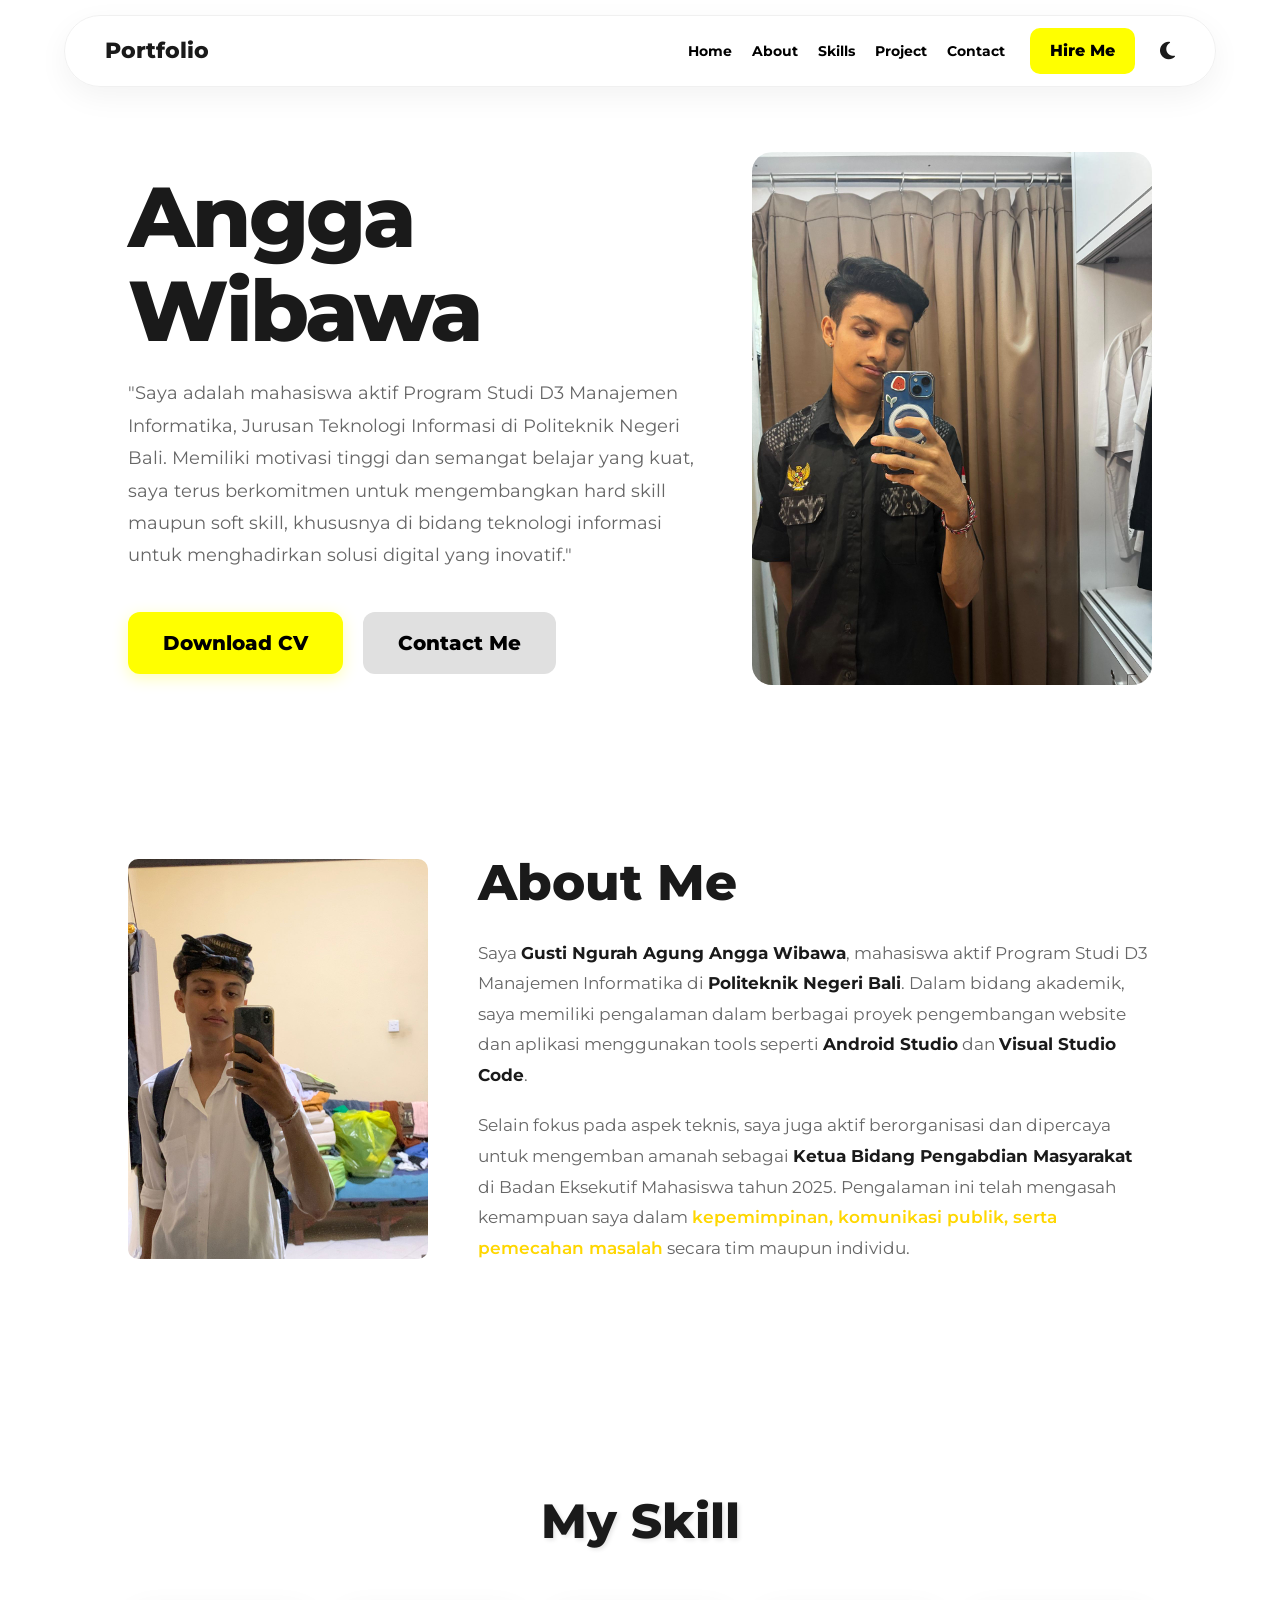
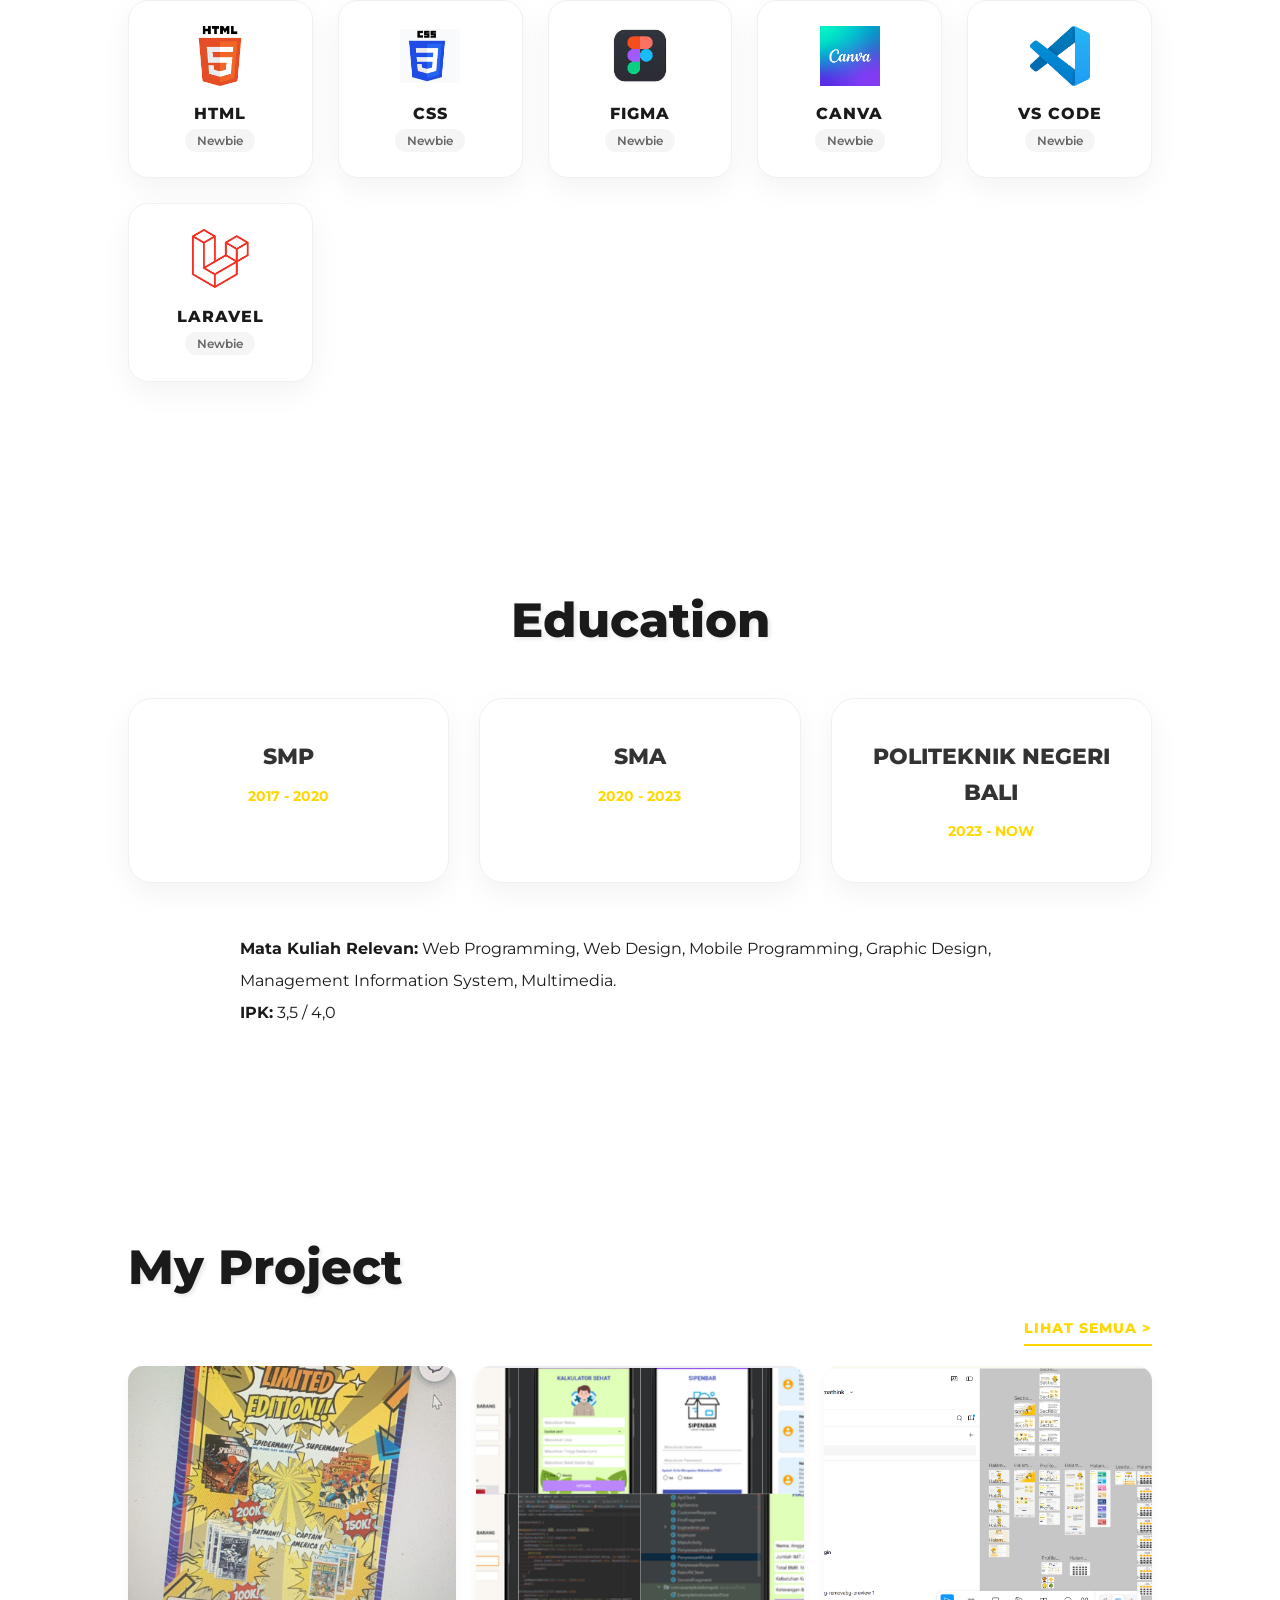
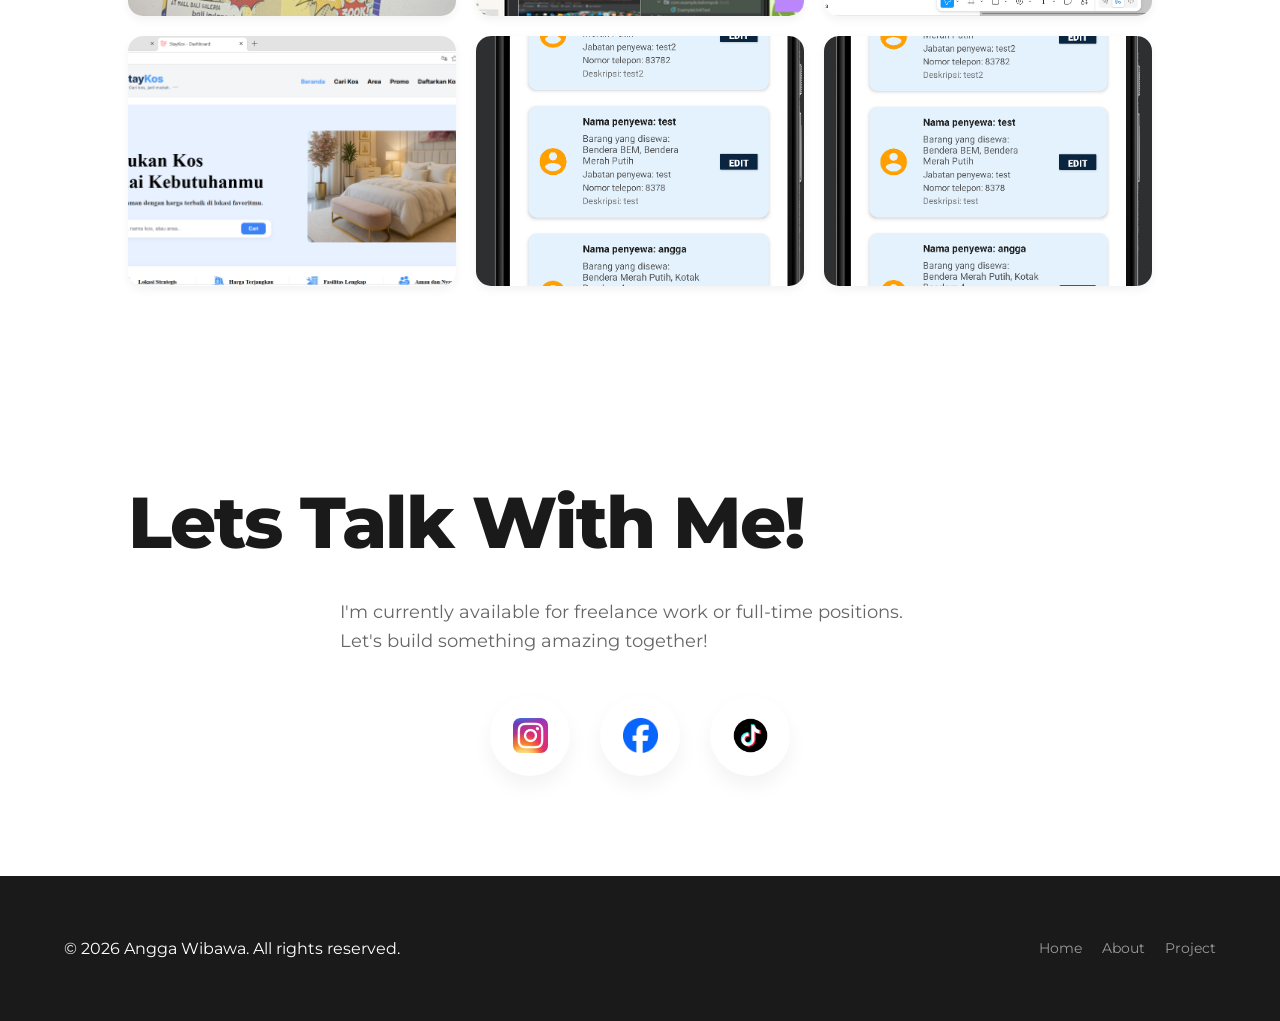
==== index.html @ 88d81c8a "portfolioangga" ====
<!DOCTYPE html>
<html lang="id">

<head>
    <meta charset="UTF-8">
    <meta name="viewport" content="width=device-width, initial-scale=1.0">
    <title>Portfolio Angga Wibawa</title>
    <link rel="stylesheet" href="style.css">
    <link href="https://fonts.googleapis.com/css2?family=Montserrat:wght@400;700;800&display=swap" rel="stylesheet">
    <link rel="stylesheet" href="https://cdnjs.cloudflare.com/ajax/libs/font-awesome/6.4.2/css/all.min.css">
</head>

<body>

    <header>
        <nav class="navbar">
            <div class="logo">Portfolio</div>
            <ul class="nav-links" id="nav-links">
                <li><a href="#home">Home</a></li>
                <li><a href="#about">About</a></li>
                <li><a href="#skills">Skills</a></li>
                <li><a href="#project">Project</a></li>
                <li><a href="https://wa.me/081339307425">Contact</a></li>
            </ul>
            <a href="mailto:gustingurahagung34@gmail.com" class="btn-hire">Hire Me</a>
            <div class="theme-toggle" id="theme-toggle">
                <i class="fas fa-moon"></i>
            </div>
            <div class="menu-icon" id="menu-toggle">
                <i class="fas fa-bars"></i>
            </div>
        </nav>
    </header>

    <section id="home" class="section-container hero-section">
        <div class="hero-content">
            <div class="hero-text">
                <h1>Angga Wibawa</h1>
                <p>"Saya adalah mahasiswa aktif Program Studi D3 Manajemen Informatika, Jurusan Teknologi Informasi di
                    Politeknik Negeri Bali. Memiliki motivasi tinggi dan semangat belajar yang kuat, saya terus
                    berkomitmen untuk mengembangkan hard skill maupun soft skill, khususnya di bidang teknologi
                    informasi untuk menghadirkan solusi digital yang inovatif."</p>
                <div class="hero-buttons">
                    <a href="CV_Angga_Wibawa.pdf" download="CV_Angga_Wibawa" class="btn-yellow">Download CV</a>
                    <a href="https://wa.me/081339307425" class="btn-contact">Contact Me</a>
                </div>
            </div>
            <div class="hero-image">
                <img src="foto-angga.jpeg" alt="Angga Wibawa">
            </div>
        </div>
    </section>

    <section id="about" class="section-container">
        <div class="about-content">
            <div class="about-image">
                <img src="foto-about.jpeg" alt="Angga Wibawa">
            </div>
            <div class="about-text">
                <h2>About Me</h2>
                <p>Saya <strong>Gusti Ngurah Agung Angga Wibawa</strong>, mahasiswa aktif Program Studi D3 Manajemen
                    Informatika di <strong>Politeknik Negeri Bali</strong>. Dalam bidang akademik, saya memiliki
                    pengalaman dalam berbagai proyek pengembangan website dan aplikasi menggunakan tools seperti
                    <strong>Android Studio</strong> dan <strong>Visual Studio Code</strong>.
                </p>
                <p>Selain fokus pada aspek teknis, saya juga aktif berorganisasi dan dipercaya untuk mengemban amanah
                    sebagai <strong>Ketua Bidang Pengabdian Masyarakat</strong> di Badan Eksekutif Mahasiswa tahun 2025.
                    Pengalaman ini telah mengasah kemampuan saya dalam <em>kepemimpinan, komunikasi publik, serta
                        pemecahan masalah</em> secara tim maupun individu.</p>
            </div>
        </div>
    </section>

    <section id="skills" class="section-container bg-light">
        <h2 class="section-title">My Skill</h2>
        <div class="skills-grid">
            <div class="skill-card"><img src="html-logo.png" alt="HTML">
                <div>
                    <h4>HTML</h4><span>Newbie</span>
                </div>
            </div>
            <div class="skill-card"><img src="css-logo.jpeg" alt="CSS">
                <div>
                    <h4>CSS</h4><span>Newbie</span>
                </div>
            </div>
            <div class="skill-card"><img src="figma-logo.jpeg" alt="Figma">
                <div>
                    <h4>FIGMA</h4><span>Newbie</span>
                </div>
            </div>
            <div class="skill-card"><img src="canva-logo.jpeg" alt="Canva">
                <div>
                    <h4>CANVA</h4><span>Newbie</span>
                </div>
            </div>
            <div class="skill-card"><img src="vscode-logo.jpeg" alt="VS Code">
                <div>
                    <h4>VS CODE</h4><span>Newbie</span>
                </div>
            </div>
            <div class="skill-card"><img src="laravel-logo.jpg" alt="Laravel">
                <div>
                    <h4>LARAVEL</h4><span>Newbie</span>
                </div>
            </div>
        </div>
    </section>

    <section class="section-container">
        <h2 class="section-title">Education</h2>
        <div class="education-row">
            <div class="edu-card">
                <h4>SMP</h4>
                <p>2017 - 2020</p>
            </div>
            <div class="edu-card">
                <h4>SMA</h4>
                <p>2020 - 2023</p>
            </div>
            <div class="edu-card">
                <h4>POLITEKNIK NEGERI BALI</h4>
                <p>2023 - NOW</p>
            </div>
        </div>
        <div class="edu-info">
            <p><strong>Mata Kuliah Relevan:</strong> Web Programming, Web Design, Mobile Programming, Graphic Design,
                Management Information System, Multimedia.</p>
            <p><strong>IPK:</strong> 3,5 / 4,0</p>
        </div>
    </section>

    <section id="project" class="section-container bg-light">
        <div class="project-header">
            <h2 class="section-title">My Project</h2>
            <a href="#" class="see-all">Lihat Semua ></a>
        </div>
        <div class="projects-grid">
            <div class="project-item"><img src="p1.jpeg" alt="Project 1"></div>
            <div class="project-item"><img src="p2.png" alt="Project 2"></div>
            <div class="project-item"><img src="p3.png" alt="Project 3"></div>
            <div class="project-item"><img src="p4.png" alt="Project 4"></div>
            <div class="project-item"><img src="p5.png" alt="Project 5"></div>
            <div class="project-item"><img src="p6.png" alt="Project 6"></div>
        </div>
    </section>

    <section id="contact" class="section-container contact-section">
        <h2>Lets Talk With Me!</h2>
        <p class="contact-subtitle">I'm currently available for freelance work or full-time positions. Let's build
            something amazing together!</p>
        <div class="social-icons">
            <a href="https://www.instagram.com/gusti.ngurahangga_/" title="Instagram"><img src="instagram.jpeg"
                    alt="Instagram"></a>
            <a href="#" title="Facebook"><img src="facebook.png" alt="Facebook"></a>
            <a href="https://www.tiktok.com/@gusti_ngurahagung?_r=1&_t=ZS-96AMFl5dxsT" title="Tiktok"><img
                    src="tiktok.png" alt="Tiktok"></a>
        </div>
    </section>

    <footer>
        <div class="footer-content">
            <p>&copy; 2026 Angga Wibawa. All rights reserved.</p>
            <div class="footer-links">
                <a href="#home">Home</a>
                <a href="#about">About</a>
                <a href="#project">Project</a>
            </div>
        </div>
    </footer>

    <script>
        const menuToggle = document.getElementById('menu-toggle');
        const navLinks = document.getElementById('nav-links');

        menuToggle.addEventListener('click', () => {
            navLinks.classList.toggle('active');
            // Ganti ikon bars ke times (X) saat terbuka
            const icon = menuToggle.querySelector('i');
            if (navLinks.classList.contains('active')) {
                icon.classList.replace('fa-bars', 'fa-times');
            } else {
                icon.classList.replace('fa-times', 'fa-bars');
            }
        });

        // Tutup menu saat link diklik (untuk mobile)
        document.querySelectorAll('.nav-links a').forEach(link => {
            link.addEventListener('click', () => {
                navLinks.classList.remove('active');
                menuToggle.querySelector('i').classList.replace('fa-times', 'fa-bars');
            });
        });

        // Dark Mode Toggle Logic
        const themeToggle = document.getElementById('theme-toggle');
        const body = document.body;
        const themeIcon = themeToggle.querySelector('i');

        // Cek preference tersimpan
        if (localStorage.getItem('theme') === 'dark') {
            body.classList.add('dark-mode');
            themeIcon.classList.replace('fa-moon', 'fa-sun');
        }

        themeToggle.addEventListener('click', () => {
            body.classList.toggle('dark-mode');

            if (body.classList.contains('dark-mode')) {
                themeIcon.classList.replace('fa-moon', 'fa-sun');
                localStorage.setItem('theme', 'dark');
            } else {
                themeIcon.classList.replace('fa-sun', 'fa-moon');
                localStorage.setItem('theme', 'light');
            }
        });
    </script>
</body>

</html>
---- style.css ----
:root {
    --primary-color: #FFD700;
    --secondary-color: #333;
    --bg-color: #ffffff;
    --card-bg: #ffffff;
    --text-main: #1a1a1a;
    --text-muted: #666;
    --accent-gradient: linear-gradient(135deg, #FFD700 0%, #FFA500 100%);
    --nav-bg: rgba(255, 255, 255, 0.8);
    --border-color: #f0f0f0;
    --shadow: 0 10px 30px rgba(0, 0, 0, 0.05);
}

body.dark-mode {
    --bg-color: #0f172a; /* Deep blue-black */
    --card-bg: #1e293b;
    --text-main: #f8fafc;
    --text-muted: #94a3b8;
    --nav-bg: rgba(15, 23, 42, 0.8);
    --border-color: #334155;
    --shadow: 0 10px 30px rgba(0, 0, 0, 0.3);
}

* {
    margin: 0;
    padding: 0;
    box-sizing: border-box;
    font-family: 'Montserrat', sans-serif;
    transition: background-color 0.3s ease, color 0.3s ease, border-color 0.3s ease, box-shadow 0.3s ease;
}

html {
    scroll-behavior: smooth;
}

body {
    background: var(--bg-color);
    color: var(--text-main);
    line-height: 1.6;
    overflow-x: hidden;
}

body.dark-mode {
    background: radial-gradient(circle at top right, #1e293b, #0f172a);
}

@keyframes fadeInUp {
    from {
        opacity: 0;
        transform: translateY(30px);
    }
    to {
        opacity: 1;
        transform: translateY(0);
    }
}

/* Navigasi */
header {
    padding: 15px 5%;
    position: sticky;
    top: 0;
    z-index: 1000;
    transition: all 0.3s ease;
}

.navbar {
    background: var(--nav-bg);
    backdrop-filter: blur(15px);
    display: flex;
    justify-content: flex-start;
    align-items: center;
    gap: 25px;
    padding: 12px 40px;
    border-radius: 100px;
    border: 1px solid var(--border-color);
    box-shadow: var(--shadow);
}

.logo {
    font-size: 22px;
    font-weight: 800;
    margin-right: auto;
}

.nav-links {
    display: flex;
    list-style: none;
    gap: 20px;
}

.nav-links a {
    text-decoration: none;
    color: #000;
    font-weight: 700;
    font-size: 14px;
}

.nav-links a:hover {
    color: #FFD700;
}

.btn-hire {
    background: #FFFF00;
    padding: 10px 20px;
    border-radius: 10px;
    text-decoration: none;
    font-weight: 800;
    color: #000;
}

.menu-icon {
    display: none;
    font-size: 28px;
    cursor: pointer;
    color: #1a1a1a;
    z-index: 1001;
    transition: 0.3s;
}

.theme-toggle {
    font-size: 20px;
    cursor: pointer;
    color: var(--text-main);
    transition: 0.3s;
}

.theme-toggle:hover {
    color: var(--primary-color);
    transform: rotate(20deg);
}

/* Container & Typography */
.section-container {
    padding: 100px 10%;
    animation: fadeInUp 1s ease both;
}

.bg-light {
    background-color: var(--bg-color);
    opacity: 0.95;
}

.section-title {
    font-size: 48px;
    font-weight: 800;
    text-align: center;
    margin-bottom: 40px;
    text-shadow: 2px 2px 4px rgba(0, 0, 0, 0.1);
}

/* Hero Section */
.hero-section {
    padding-top: 50px;
    padding-bottom: 50px;
}

.hero-content {
    display: flex;
    align-items: center;
    justify-content: space-between;
    gap: 40px;
}

.hero-text {
    flex: 1;
}

.hero-text h1 {
    font-size: 85px;
    font-weight: 800;
    line-height: 1.1;
    margin-bottom: 20px;
    letter-spacing: -3px;
    color: var(--text-main);
    animation: fadeInUp 1s ease 0.2s both;
}

body.dark-mode .hero-text h1 {
    background: linear-gradient(to right, #fff, #94a3b8);
    -webkit-background-clip: text;
    -webkit-text-fill-color: transparent;
}

.hero-text p {
    font-size: 18px;
    line-height: 1.8;
    color: var(--text-muted);
    margin-bottom: 40px;
    max-width: 600px;
    animation: fadeInUp 1s ease 0.4s both;
}

.hero-buttons {
    display: flex;
    gap: 20px;
    animation: fadeInUp 1s ease 0.6s both;
}

.btn-yellow {
    background: #FFFF00;
    color: #000;
    padding: 15px 35px;
    border-radius: 12px;
    text-decoration: none;
    font-weight: 800;
    font-size: 20px;
    transition: 0.3s;
    box-shadow: 0 4px 15px rgba(255, 255, 0, 0.3);
}

.btn-cv:hover {
    transform: translateY(-3px);
    box-shadow: 0 6px 20px rgba(255, 255, 0, 0.4);
}

.btn-contact {
    background: #E0E0E0;
    color: #000;
    padding: 15px 35px;
    border-radius: 12px;
    text-decoration: none;
    font-weight: 800;
    font-size: 20px;
    transition: 0.3s;
}

.btn-contact:hover {
    background: #d0d0d0;
    transform: translateY(-3px);
}

.hero-image {
    flex: 0 0 400px;
}

.hero-image img {
    width: 100%;
    height: auto;
    border-radius: 20px;
    object-fit: cover;
}

/* About Section */
.about-content {
    display: flex;
    align-items: center;
    gap: 50px;
}

.about-image img {
    width: 300px;
    border-radius: 10px;
}

.about-text h2 {
    font-size: 50px;
    font-weight: 800;
    margin-bottom: 15px;
}

.about-text p {
    font-size: 17px;
    line-height: 1.8;
    color: var(--text-muted);
    margin-bottom: 20px;
}

.about-text p strong {
    color: var(--text-main);
    font-weight: 700;
}

.about-text p em {
    color: var(--primary-color);
    font-style: normal;
    font-weight: 600;
}

/* Skills Grid */
.skills-grid {
    display: grid;
    grid-template-columns: repeat(auto-fit, minmax(180px, 1fr));
    gap: 25px;
}

.skill-card {
    background: var(--card-bg);
    padding: 25px;
    border-radius: 20px;
    display: flex;
    flex-direction: column;
    align-items: center;
    gap: 15px;
    text-align: center;
    transition: all 0.4s cubic-bezier(0.175, 0.885, 0.32, 1.275);
    box-shadow: var(--shadow);
    border: 1px solid var(--border-color);
}

.skill-card:hover {
    transform: translateY(-10px);
    box-shadow: 0 20px 40px rgba(255, 215, 0, 0.15);
    border-color: var(--primary-color);
}

.skill-card img {
    width: 60px;
    height: 60px;
    object-fit: contain;
}

.skill-card h4 {
    font-weight: 800;
    font-size: 16px;
    text-transform: uppercase;
    letter-spacing: 1px;
}

.skill-card span {
    font-size: 12px;
    color: var(--text-muted);
    font-weight: 600;
    background: #f5f5f5;
    padding: 4px 12px;
    border-radius: 20px;
}

/* Education */
.education-row {
    display: flex;
    gap: 30px;
    justify-content: center;
    margin-bottom: 50px;
}

.edu-card {
    background: var(--card-bg);
    padding: 40px;
    border-radius: 24px;
    text-align: center;
    flex: 1;
    transition: 0.3s;
    border: 1px solid var(--border-color);
    box-shadow: var(--shadow);
}

.edu-card:hover {
    border-color: var(--primary-color);
    box-shadow: 0 15px 30px rgba(0,0,0,0.05);
}

.edu-card h4 {
    font-weight: 800;
    font-size: 22px;
    margin-bottom: 10px;
    color: var(--secondary-color);
}

.edu-card p {
    color: var(--primary-color);
    font-weight: 700;
    font-size: 14px;
}

.edu-info {
    text-align: left;
    max-width: 800px;
    margin: 0 auto;
    line-height: 2;
}

/* Projects */
.project-header {
    display: flex;
    justify-content: space-between;
    align-items: flex-end;
    margin-bottom: 20px;
}

.see-all {
    color: var(--primary-color);
    text-decoration: none;
    font-weight: 800;
    font-size: 14px;
    text-transform: uppercase;
    letter-spacing: 1px;
    padding-bottom: 5px;
    border-bottom: 2px solid var(--primary-color);
    transition: 0.3s;
}

.see-all:hover {
    padding-right: 10px;
    letter-spacing: 2px;
}

.projects-grid {
    display: grid;
    grid-template-columns: repeat(3, 1fr);
    gap: 20px;
}

.project-item {
    overflow: hidden;
    border-radius: 15px;
    box-shadow: 0 4px 10px rgba(0,0,0,0.05);
    transition: transform 0.3s ease, box-shadow 0.3s ease;
}

.project-item:hover {
    transform: translateY(-5px);
    box-shadow: 0 10px 20px rgba(0,0,0,0.1);
}

.project-item img {
    width: 100%;
    height: 250px; /* Menentukan tinggi tetap atau aspect ratio */
    object-fit: cover;
    display: block;
    transition: transform 0.3s ease;
}

.project-item:hover img {
    transform: scale(1.05);
}

.contact-section h2 {
    font-size: 72px;
    font-weight: 800;
    margin-bottom: 40px;
    line-height: 1;
    letter-spacing: -2px;
}

.social-icons {
    display: flex;
    justify-content: center;
    gap: 30px;
}

.social-icons a {
    display: flex;
    align-items: center;
    justify-content: center;
    width: 80px;
    height: 80px;
    background: #fff;
    border-radius: 50%;
    box-shadow: 0 10px 20px rgba(0,0,0,0.05);
    transition: 0.3s cubic-bezier(0.175, 0.885, 0.32, 1.275);
}

.social-icons a:hover {
    transform: scale(1.2) rotate(10deg);
    box-shadow: 0 15px 30px rgba(255, 215, 0, 0.3);
}

.social-icons img {
    width: 35px;
    height: 35px;
    object-fit: contain;
}

.contact-subtitle {
    font-size: 18px;
    color: var(--text-muted);
    margin-bottom: 40px;
    max-width: 600px;
    margin-left: auto;
    margin-right: auto;
}

footer {
    padding: 60px 5%;
    background: #1a1a1a;
    color: #fff;
    text-align: center;
}

.footer-content {
    display: flex;
    justify-content: space-between;
    align-items: center;
    max-width: 1200px;
    margin: 0 auto;
}

.footer-links {
    display: flex;
    gap: 20px;
}

.footer-links a {
    color: #999;
    text-decoration: none;
    font-size: 14px;
    transition: 0.3s;
}

.footer-links a:hover {
    color: var(--primary-color);
}

/* RESPONSIVE */
@media (max-width: 768px) {
    .about-content {
        flex-direction: column;
        text-align: center;
    }

    .contact-section h2 {
        font-size: 36px;
    }

    .projects-grid {
        grid-template-columns: repeat(1, 1fr);
    }

    .education-row {
        flex-direction: column;
    }

    .section-title {
        font-size: 32px;
    }

    .footer-content {
        flex-direction: column;
        gap: 20px;
        text-align: center;
    }

    .menu-icon {
        display: block;
        order: 3;
    }

    .nav-links {
        display: flex;
        position: absolute;
        top: 80px;
        left: 5%;
        right: 5%;
        background: rgba(255, 255, 255, 0.95);
        backdrop-filter: blur(10px);
        flex-direction: column;
        align-items: center;
        padding: 30px;
        border-radius: 20px;
        gap: 20px;
        box-shadow: 0 10px 30px rgba(0,0,0,0.1);
        border: 1px solid rgba(0,0,0,0.05);
        opacity: 0;
        pointer-events: none;
        transform: translateY(-20px);
        transition: all 0.3s ease;
    }

    .nav-links.active {
        opacity: 1;
        pointer-events: auto;
        transform: translateY(0);
    }

    .navbar {
        padding: 10px 20px;
        width: 100%;
        justify-content: space-between;
    }

    .logo {
        font-size: 18px;
        order: 1;
    }

    .btn-hire {
        order: 2;
        margin-right: 0;
        font-size: 13px;
        padding: 8px 12px;
    }

    .menu-icon {
        display: block !important;
        order: 3;
        margin-left: 10px;
    }

    /* Hero Responsive */
    .hero-content {
        flex-direction: column;
        text-align: center;
        gap: 30px;
    }

    .hero-text h1 {
        font-size: 48px;
    }

    .hero-text p {
        margin: 0 auto 30px;
    }

    .hero-buttons {
        justify-content: center;
    }

    .hero-image {
        flex: 0 0 auto;
        width: 100%;
        max-width: 350px;
        order: -1;
    }
}
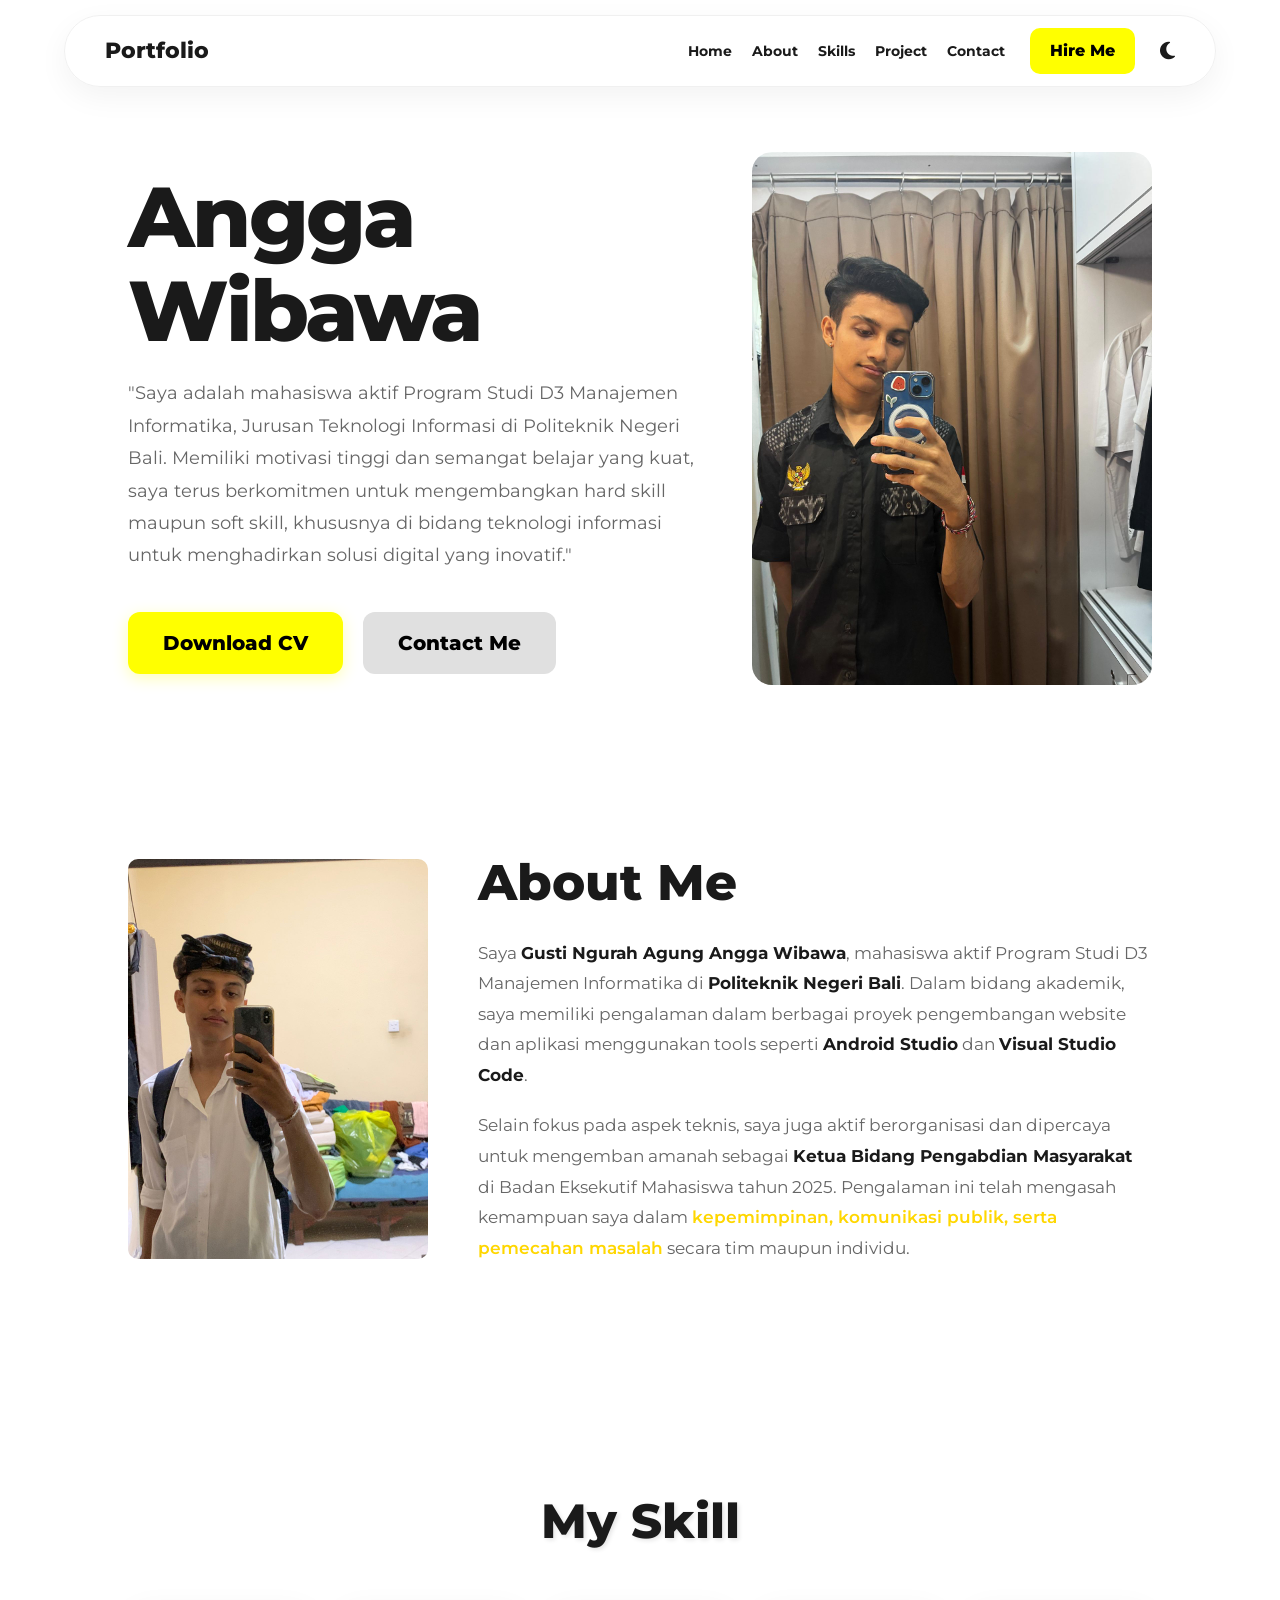
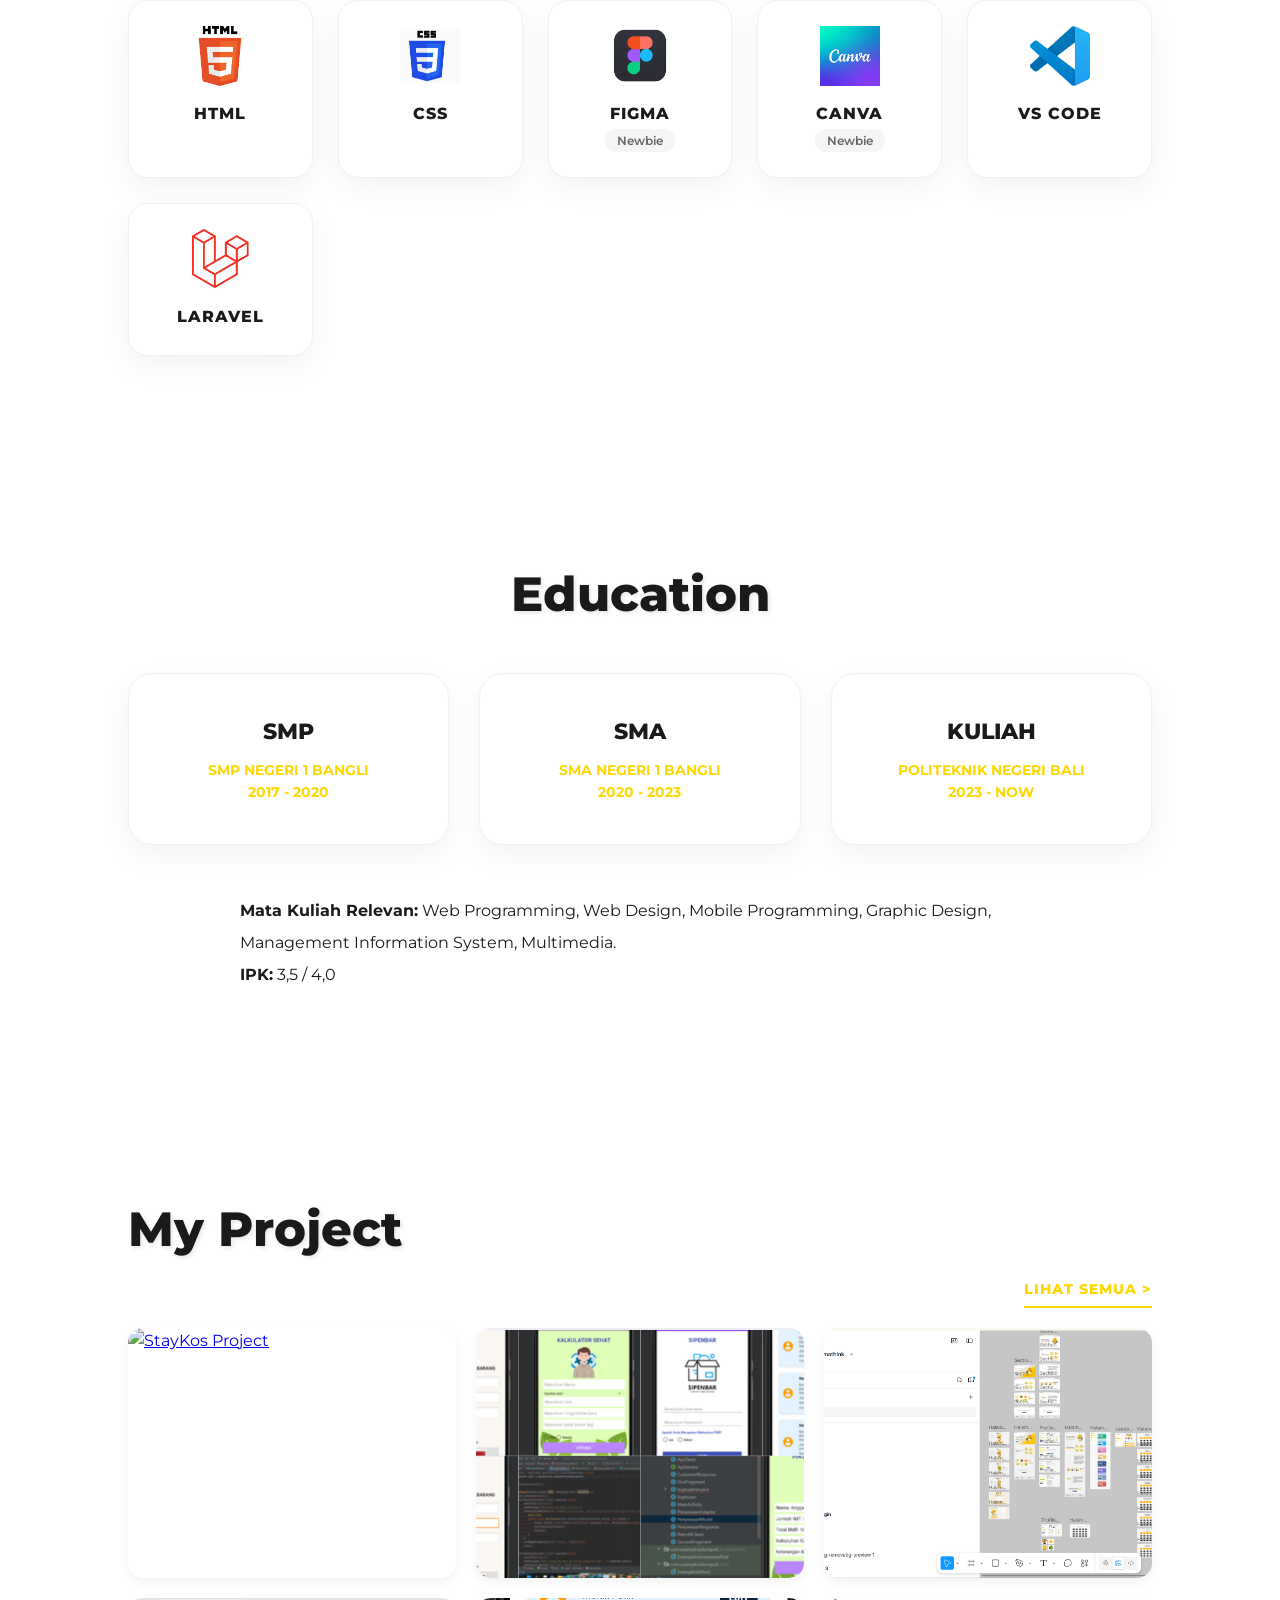
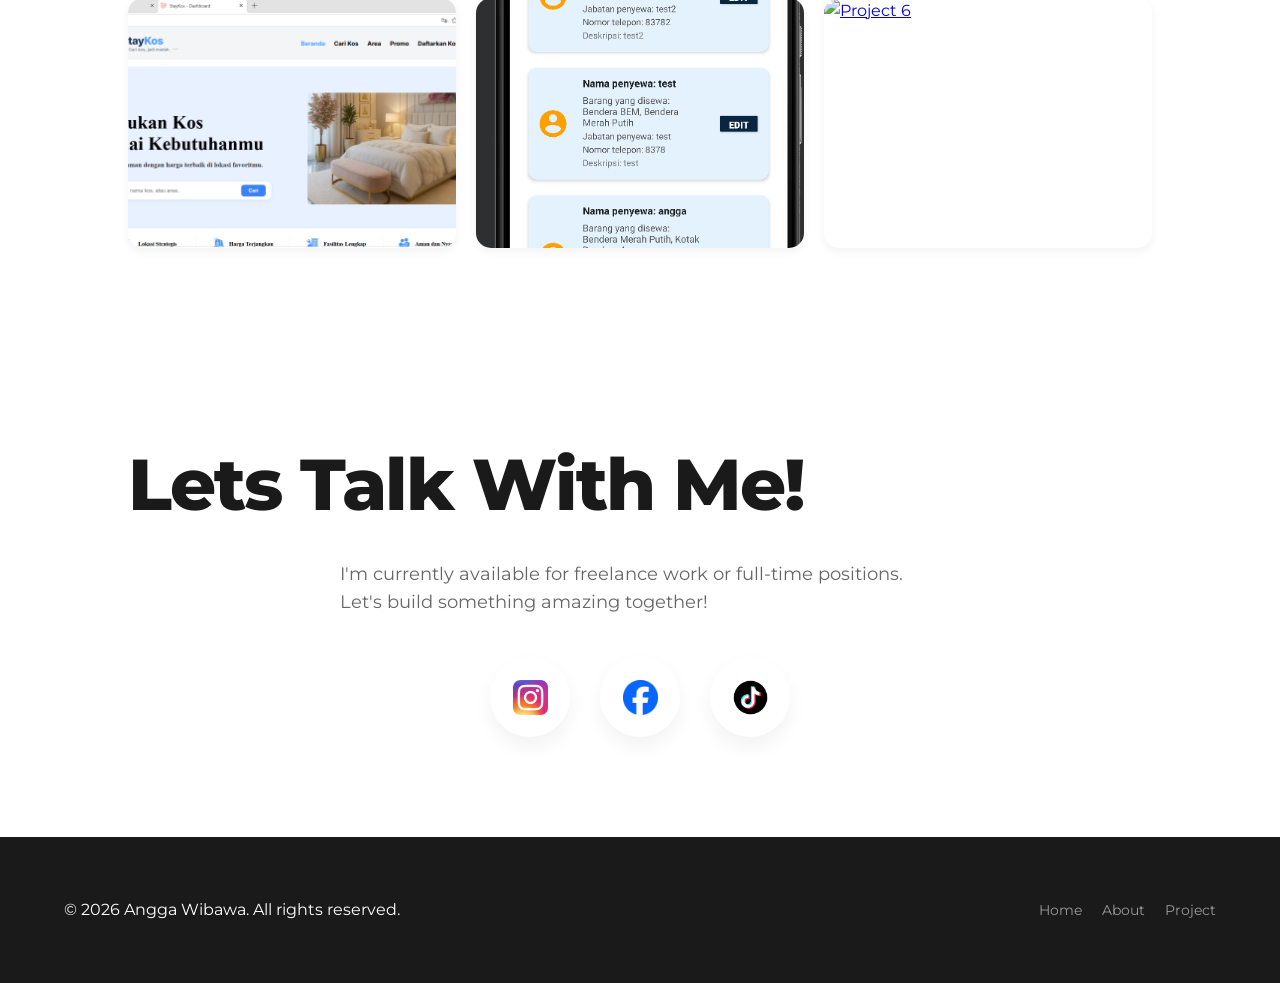
==== commit 626f305c: "Add files via upload" ====
--- a/index.html
+++ b/index.html
@@ -19,7 +19,7 @@
                 <li><a href="#home">Home</a></li>
                 <li><a href="#about">About</a></li>
                 <li><a href="#skills">Skills</a></li>
-                <li><a href="#project">Project</a></li>
+                <li><a href="https://projectportofolio-three.vercel.app/">Project</a></li>
                 <li><a href="https://wa.me/081339307425">Contact</a></li>
             </ul>
             <a href="mailto:gustingurahagung34@gmail.com" class="btn-hire">Hire Me</a>
@@ -76,12 +76,12 @@
         <div class="skills-grid">
             <div class="skill-card"><img src="html-logo.png" alt="HTML">
                 <div>
-                    <h4>HTML</h4><span>Newbie</span>
+                    <h4>HTML</h4>
                 </div>
             </div>
             <div class="skill-card"><img src="css-logo.jpeg" alt="CSS">
                 <div>
-                    <h4>CSS</h4><span>Newbie</span>
+                    <h4>CSS</h4>
                 </div>
             </div>
             <div class="skill-card"><img src="figma-logo.jpeg" alt="Figma">
@@ -96,12 +96,12 @@
             </div>
             <div class="skill-card"><img src="vscode-logo.jpeg" alt="VS Code">
                 <div>
-                    <h4>VS CODE</h4><span>Newbie</span>
+                    <h4>VS CODE</h4>
                 </div>
             </div>
             <div class="skill-card"><img src="laravel-logo.jpg" alt="Laravel">
                 <div>
-                    <h4>LARAVEL</h4><span>Newbie</span>
+                    <h4>LARAVEL</h4>
                 </div>
             </div>
         </div>
@@ -112,14 +112,17 @@
         <div class="education-row">
             <div class="edu-card">
                 <h4>SMP</h4>
+                <p>SMP NEGERI 1 BANGLI</p>
                 <p>2017 - 2020</p>
             </div>
             <div class="edu-card">
                 <h4>SMA</h4>
+                <p>SMA NEGERI 1 BANGLI</p>
                 <p>2020 - 2023</p>
             </div>
             <div class="edu-card">
-                <h4>POLITEKNIK NEGERI BALI</h4>
+                <h4>KULIAH</h4>
+                <p>POLITEKNIK NEGERI BALI</p>
                 <p>2023 - NOW</p>
             </div>
         </div>
@@ -133,17 +136,22 @@
     <section id="project" class="section-container bg-light">
         <div class="project-header">
             <h2 class="section-title">My Project</h2>
-            <a href="#" class="see-all">Lihat Semua ></a>
+            <a href="https://projectportofolio-three.vercel.app/" class="see-all">Lihat Semua ></a>
         </div>
         <div class="projects-grid">
-            <div class="project-item"><img src="p1.jpeg" alt="Project 1"></div>
-            <div class="project-item"><img src="p2.png" alt="Project 2"></div>
-            <div class="project-item"><img src="p3.png" alt="Project 3"></div>
-            <div class="project-item"><img src="p4.png" alt="Project 4"></div>
-            <div class="project-item"><img src="p5.png" alt="Project 5"></div>
-            <div class="project-item"><img src="p6.png" alt="Project 6"></div>
-        </div>
-    </section>
+            <a href="https://projectportofolio-three.vercel.app/#staykos" target="_blank" class="project-item"><img
+                    src="p1.png" alt="StayKos Project"></a>
+            <a href="https://projectportofolio-three.vercel.app/#pasti" target="_blank" class="project-item"><img
+                    src="p2.png" alt="Pasti Project"></a>
+            <a href="https://projectportofolio-three.vercel.app/#web-sma" target="_blank" class="project-item"><img
+                    src="p3.png" alt="Web SMA Project"></a>
+            <a href="#umathink" class="project-item"><img src="p4.png" alt="UmaThink Project"></a>
+            <a href="#project5" class="project-item"><img src="p5.png" alt="Project 5"></a>
+            <a href="https://projectportofolio-three.vercel.app/#sipenbar" target="_blank" class="project-item"><img
+                    src="p6.jpeg" alt="Project 6"></a>
+        </div>
+    </section>
+
 
     <section id="contact" class="section-container contact-section">
         <h2>Lets Talk With Me!</h2>
@@ -164,7 +172,7 @@
             <div class="footer-links">
                 <a href="#home">Home</a>
                 <a href="#about">About</a>
-                <a href="#project">Project</a>
+                <a href="https://projectportofolio-three.vercel.app/">Project</a>
             </div>
         </div>
     </footer>
--- a/style.css
+++ b/style.css
@@ -12,7 +12,8 @@
 }
 
 body.dark-mode {
-    --bg-color: #0f172a; /* Deep blue-black */
+    --bg-color: #0f172a;
+    /* Deep blue-black */
     --card-bg: #1e293b;
     --text-main: #f8fafc;
     --text-muted: #94a3b8;
@@ -49,6 +50,7 @@
         opacity: 0;
         transform: translateY(30px);
     }
+
     to {
         opacity: 1;
         transform: translateY(0);
@@ -81,6 +83,7 @@
     font-size: 22px;
     font-weight: 800;
     margin-right: auto;
+    color: var(--text-main);
 }
 
 .nav-links {
@@ -91,13 +94,13 @@
 
 .nav-links a {
     text-decoration: none;
-    color: #000;
+    color: var(--text-main);
     font-weight: 700;
     font-size: 14px;
 }
 
 .nav-links a:hover {
-    color: #FFD700;
+    color: var(--primary-color);
 }
 
 .btn-hire {
@@ -113,7 +116,7 @@
     display: none;
     font-size: 28px;
     cursor: pointer;
-    color: #1a1a1a;
+    color: var(--text-main);
     z-index: 1001;
     transition: 0.3s;
 }
@@ -347,14 +350,14 @@
 
 .edu-card:hover {
     border-color: var(--primary-color);
-    box-shadow: 0 15px 30px rgba(0,0,0,0.05);
+    box-shadow: 0 15px 30px rgba(0, 0, 0, 0.05);
 }
 
 .edu-card h4 {
     font-weight: 800;
     font-size: 22px;
     margin-bottom: 10px;
-    color: var(--secondary-color);
+    color: var(--text-main);
 }
 
 .edu-card p {
@@ -404,18 +407,19 @@
 .project-item {
     overflow: hidden;
     border-radius: 15px;
-    box-shadow: 0 4px 10px rgba(0,0,0,0.05);
+    box-shadow: 0 4px 10px rgba(0, 0, 0, 0.05);
     transition: transform 0.3s ease, box-shadow 0.3s ease;
 }
 
 .project-item:hover {
     transform: translateY(-5px);
-    box-shadow: 0 10px 20px rgba(0,0,0,0.1);
+    box-shadow: 0 10px 20px rgba(0, 0, 0, 0.1);
 }
 
 .project-item img {
     width: 100%;
-    height: 250px; /* Menentukan tinggi tetap atau aspect ratio */
+    height: 250px;
+    /* Menentukan tinggi tetap atau aspect ratio */
     object-fit: cover;
     display: block;
     transition: transform 0.3s ease;
@@ -447,7 +451,7 @@
     height: 80px;
     background: #fff;
     border-radius: 50%;
-    box-shadow: 0 10px 20px rgba(0,0,0,0.05);
+    box-shadow: 0 10px 20px rgba(0, 0, 0, 0.05);
     transition: 0.3s cubic-bezier(0.175, 0.885, 0.32, 1.275);
 }
 
@@ -542,15 +546,15 @@
         top: 80px;
         left: 5%;
         right: 5%;
-        background: rgba(255, 255, 255, 0.95);
+        background: var(--nav-bg);
         backdrop-filter: blur(10px);
         flex-direction: column;
         align-items: center;
         padding: 30px;
         border-radius: 20px;
         gap: 20px;
-        box-shadow: 0 10px 30px rgba(0,0,0,0.1);
-        border: 1px solid rgba(0,0,0,0.05);
+        box-shadow: 0 10px 30px rgba(0, 0, 0, 0.1);
+        border: 1px solid rgba(0, 0, 0, 0.05);
         opacity: 0;
         pointer-events: none;
         transform: translateY(-20px);
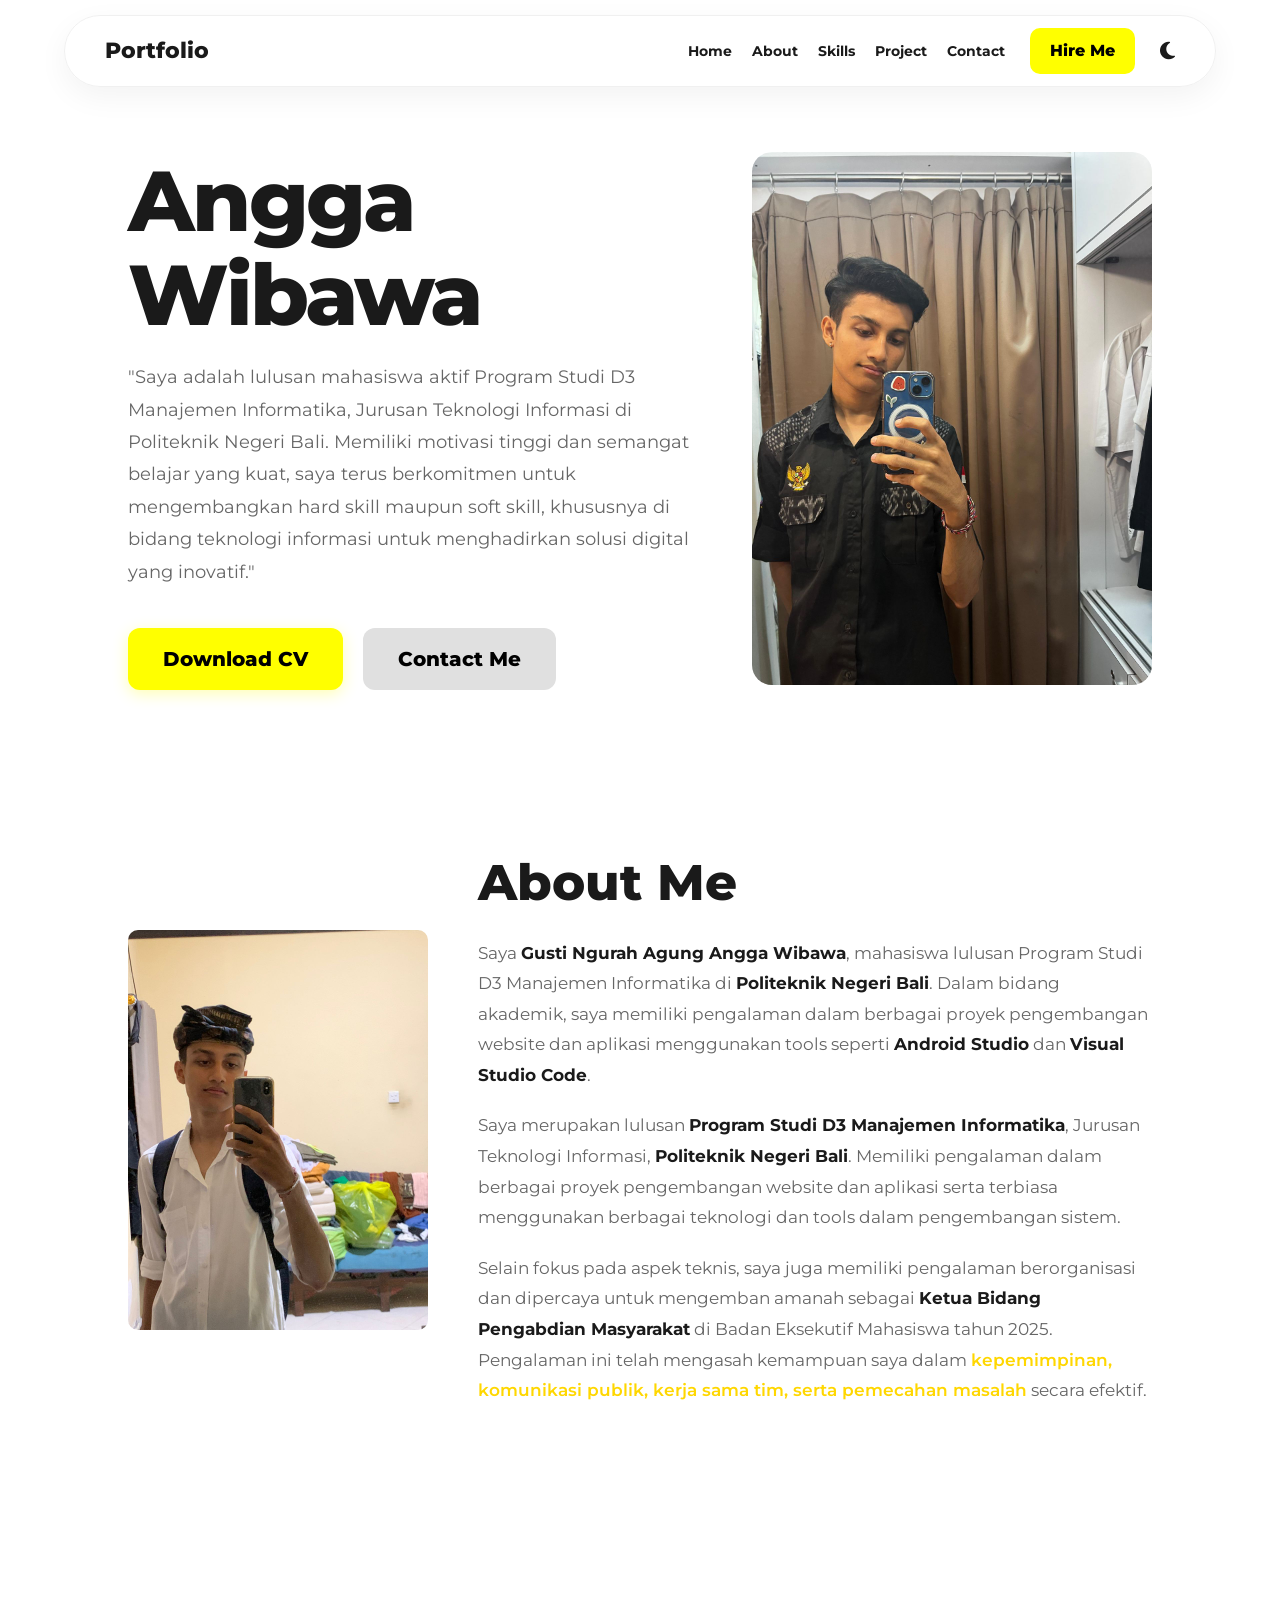
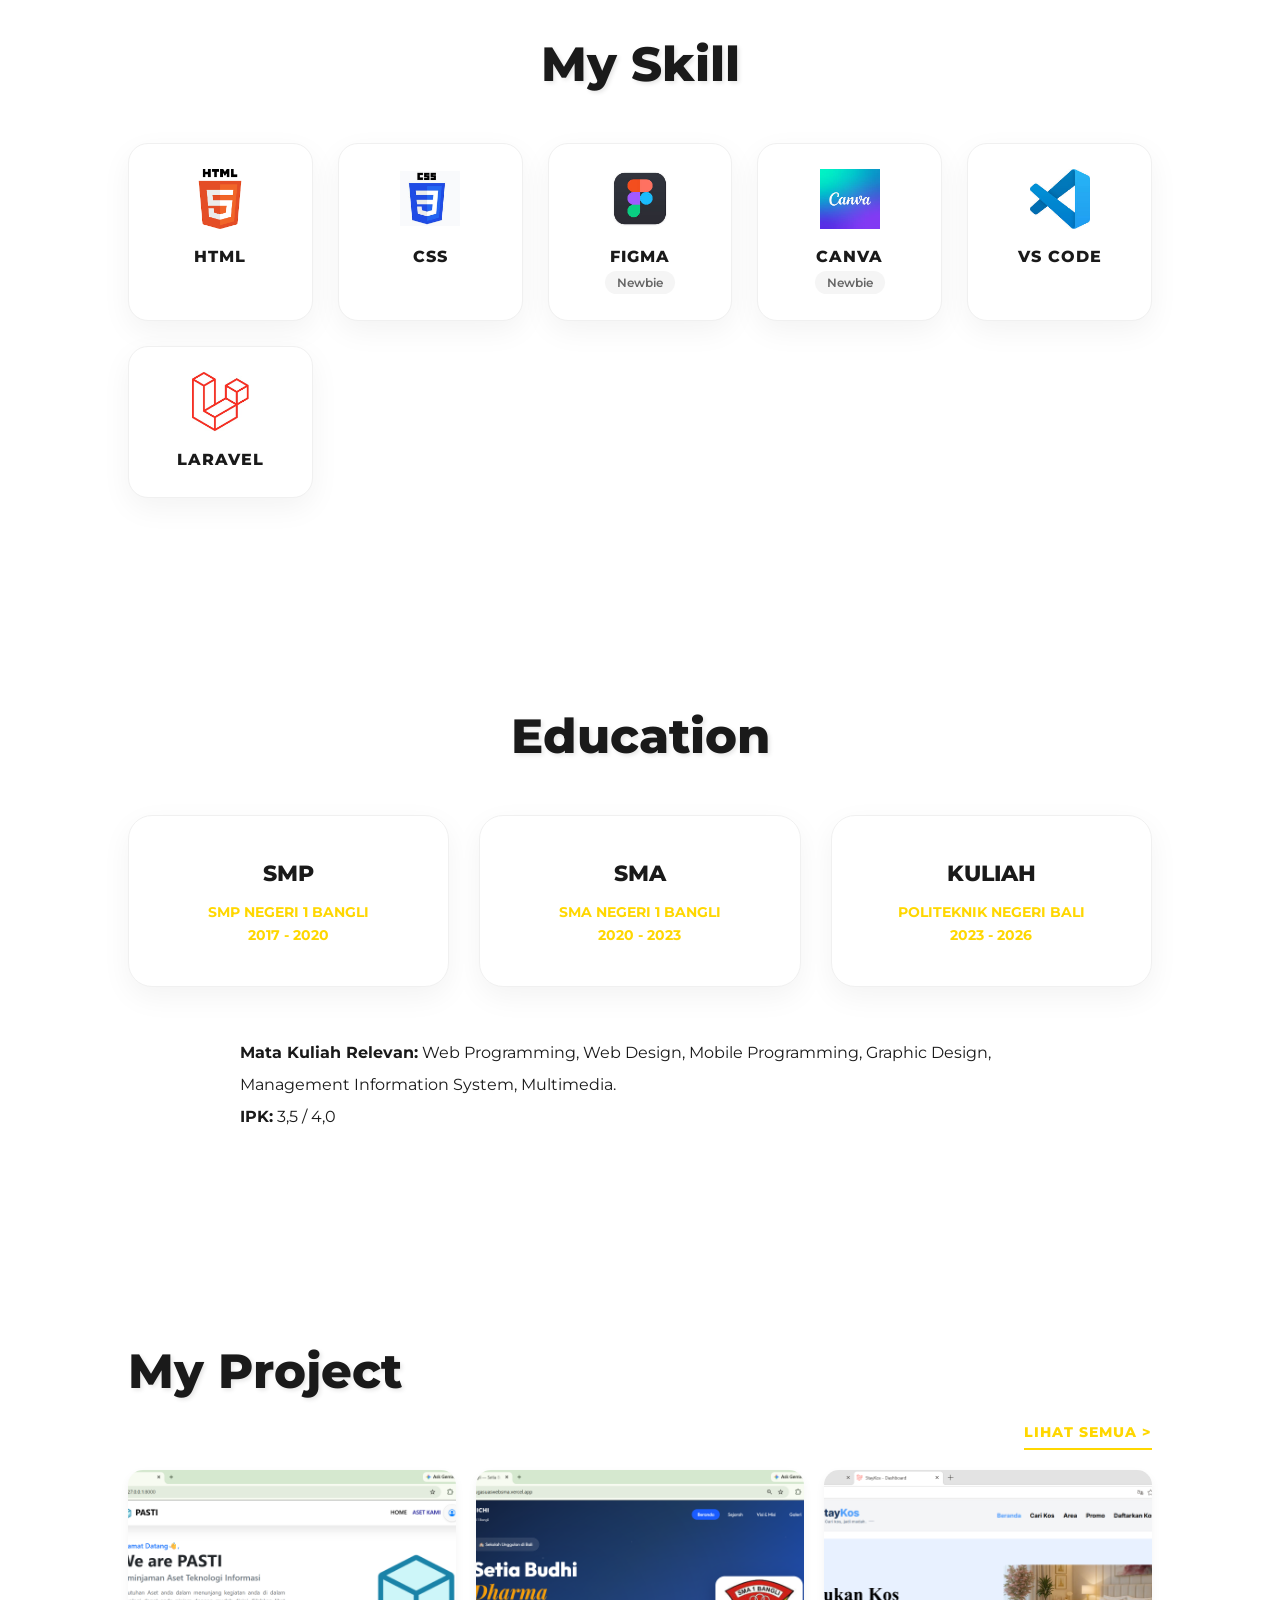
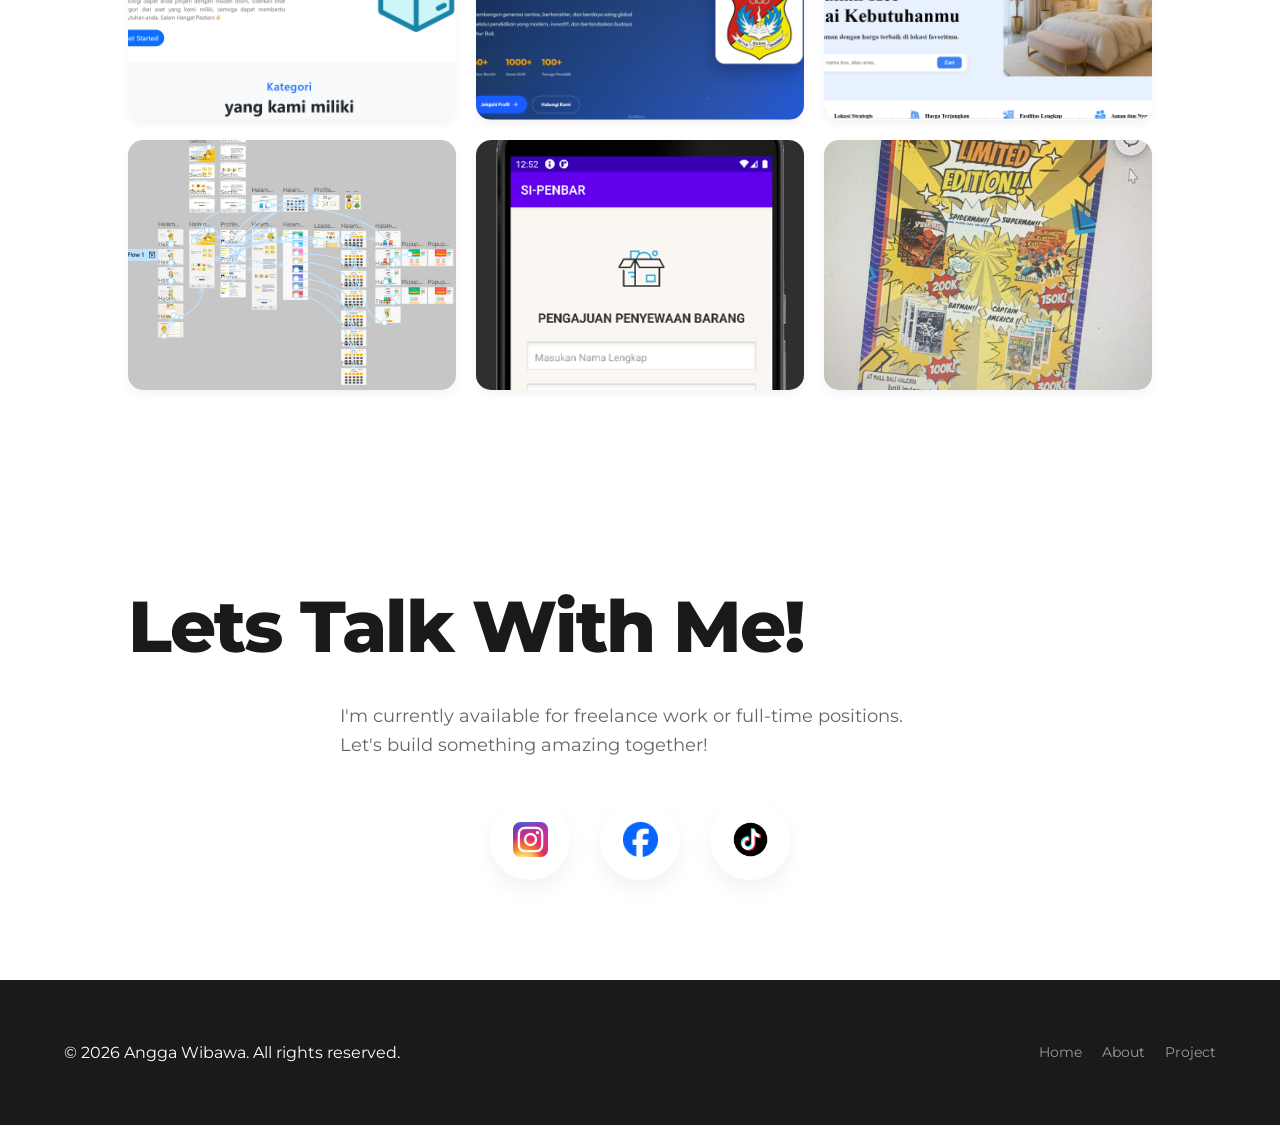
==== commit da4d9000: "Add files via upload" ====
--- a/index.html
+++ b/index.html
@@ -36,7 +36,8 @@
         <div class="hero-content">
             <div class="hero-text">
                 <h1>Angga Wibawa</h1>
-                <p>"Saya adalah mahasiswa aktif Program Studi D3 Manajemen Informatika, Jurusan Teknologi Informasi di
+                <p>"Saya adalah lulusan mahasiswa aktif Program Studi D3 Manajemen Informatika, Jurusan Teknologi
+                    Informasi di
                     Politeknik Negeri Bali. Memiliki motivasi tinggi dan semangat belajar yang kuat, saya terus
                     berkomitmen untuk mengembangkan hard skill maupun soft skill, khususnya di bidang teknologi
                     informasi untuk menghadirkan solusi digital yang inovatif."</p>
@@ -58,15 +59,20 @@
             </div>
             <div class="about-text">
                 <h2>About Me</h2>
-                <p>Saya <strong>Gusti Ngurah Agung Angga Wibawa</strong>, mahasiswa aktif Program Studi D3 Manajemen
+                <p>Saya <strong>Gusti Ngurah Agung Angga Wibawa</strong>, mahasiswa lulusan Program Studi D3 Manajemen
                     Informatika di <strong>Politeknik Negeri Bali</strong>. Dalam bidang akademik, saya memiliki
                     pengalaman dalam berbagai proyek pengembangan website dan aplikasi menggunakan tools seperti
                     <strong>Android Studio</strong> dan <strong>Visual Studio Code</strong>.
                 </p>
-                <p>Selain fokus pada aspek teknis, saya juga aktif berorganisasi dan dipercaya untuk mengemban amanah
-                    sebagai <strong>Ketua Bidang Pengabdian Masyarakat</strong> di Badan Eksekutif Mahasiswa tahun 2025.
-                    Pengalaman ini telah mengasah kemampuan saya dalam <em>kepemimpinan, komunikasi publik, serta
-                        pemecahan masalah</em> secara tim maupun individu.</p>
+                <p>Saya merupakan lulusan <strong>Program Studi D3 Manajemen Informatika</strong>, Jurusan Teknologi
+                    Informasi, <strong>Politeknik Negeri Bali</strong>. Memiliki pengalaman dalam berbagai proyek
+                    pengembangan website dan aplikasi serta terbiasa menggunakan berbagai teknologi dan tools dalam
+                    pengembangan sistem.</p>
+
+                <p>Selain fokus pada aspek teknis, saya juga memiliki pengalaman berorganisasi dan dipercaya untuk
+                    mengemban amanah sebagai <strong>Ketua Bidang Pengabdian Masyarakat</strong> di Badan Eksekutif
+                    Mahasiswa tahun 2025. Pengalaman ini telah mengasah kemampuan saya dalam <em>kepemimpinan,
+                        komunikasi publik, kerja sama tim, serta pemecahan masalah</em> secara efektif.</p>
             </div>
         </div>
     </section>
@@ -123,7 +129,7 @@
             <div class="edu-card">
                 <h4>KULIAH</h4>
                 <p>POLITEKNIK NEGERI BALI</p>
-                <p>2023 - NOW</p>
+                <p>2023 - 2026 </p>
             </div>
         </div>
         <div class="edu-info">
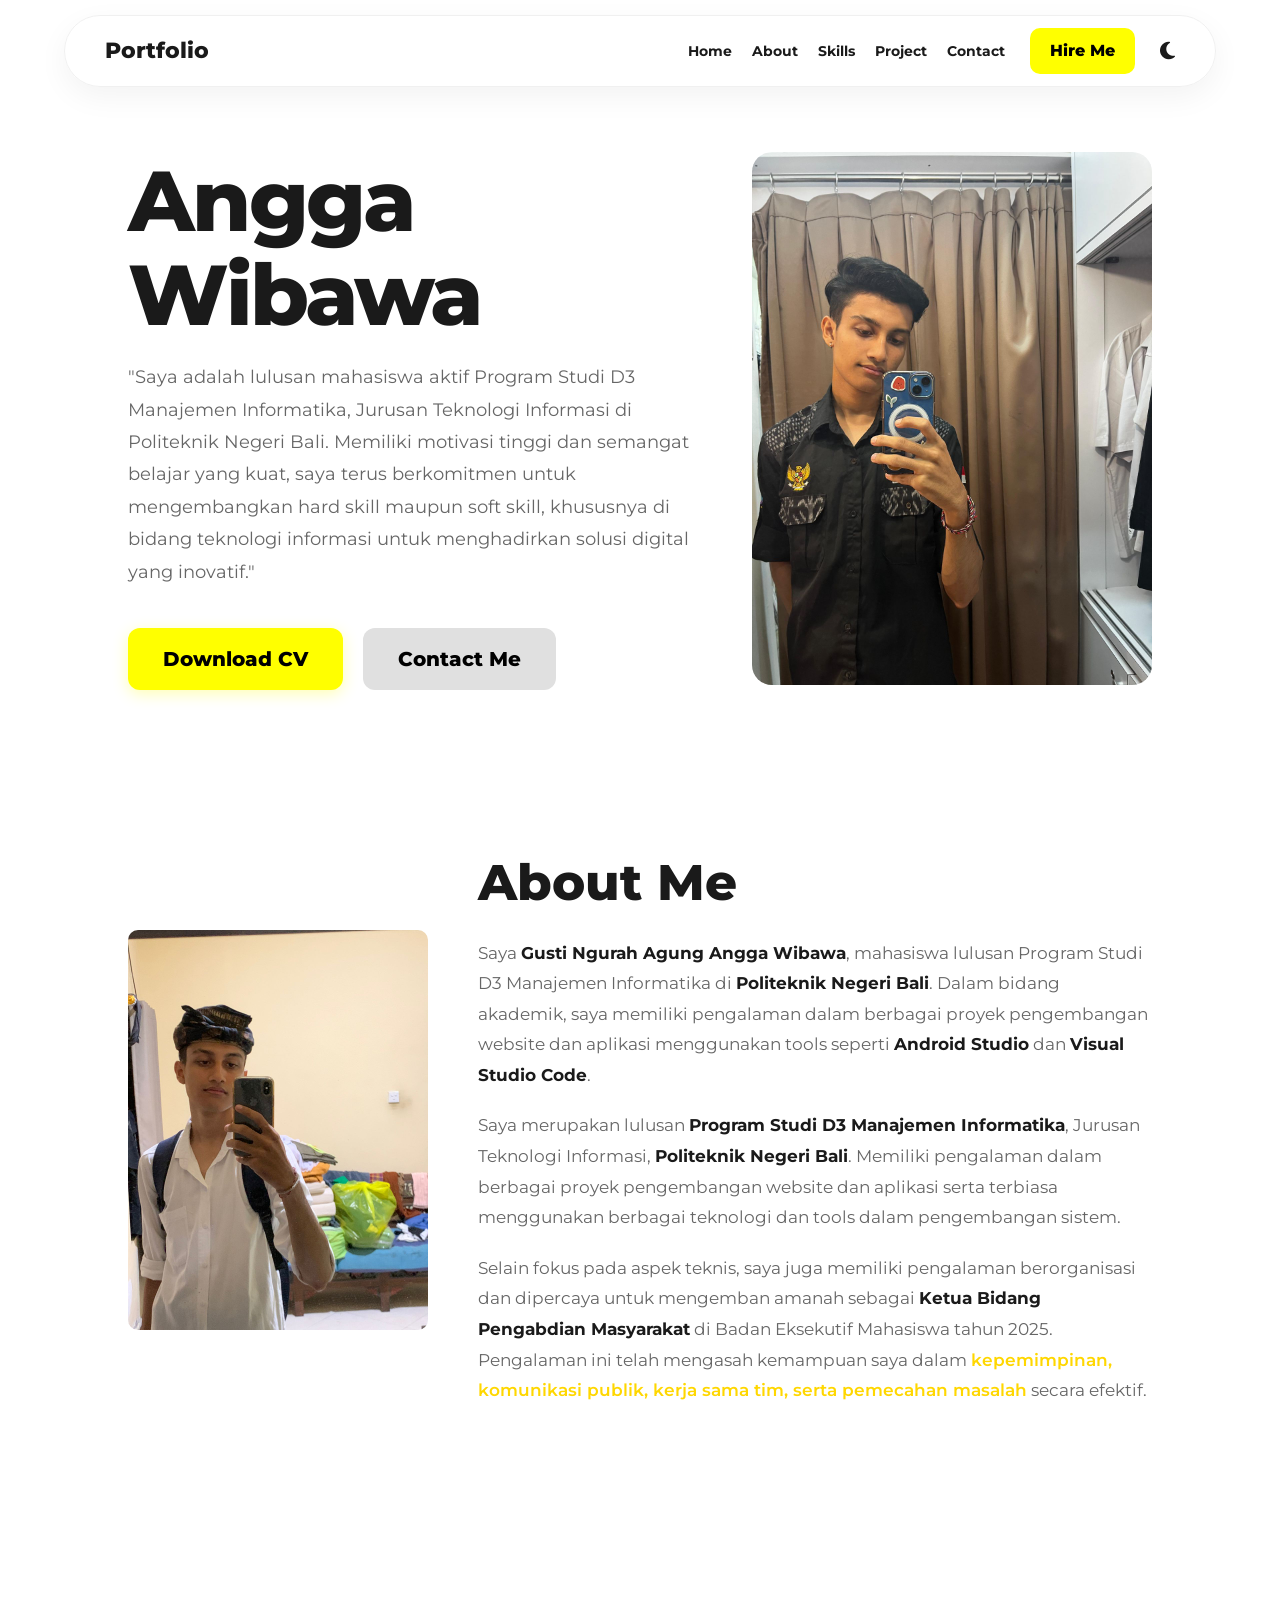
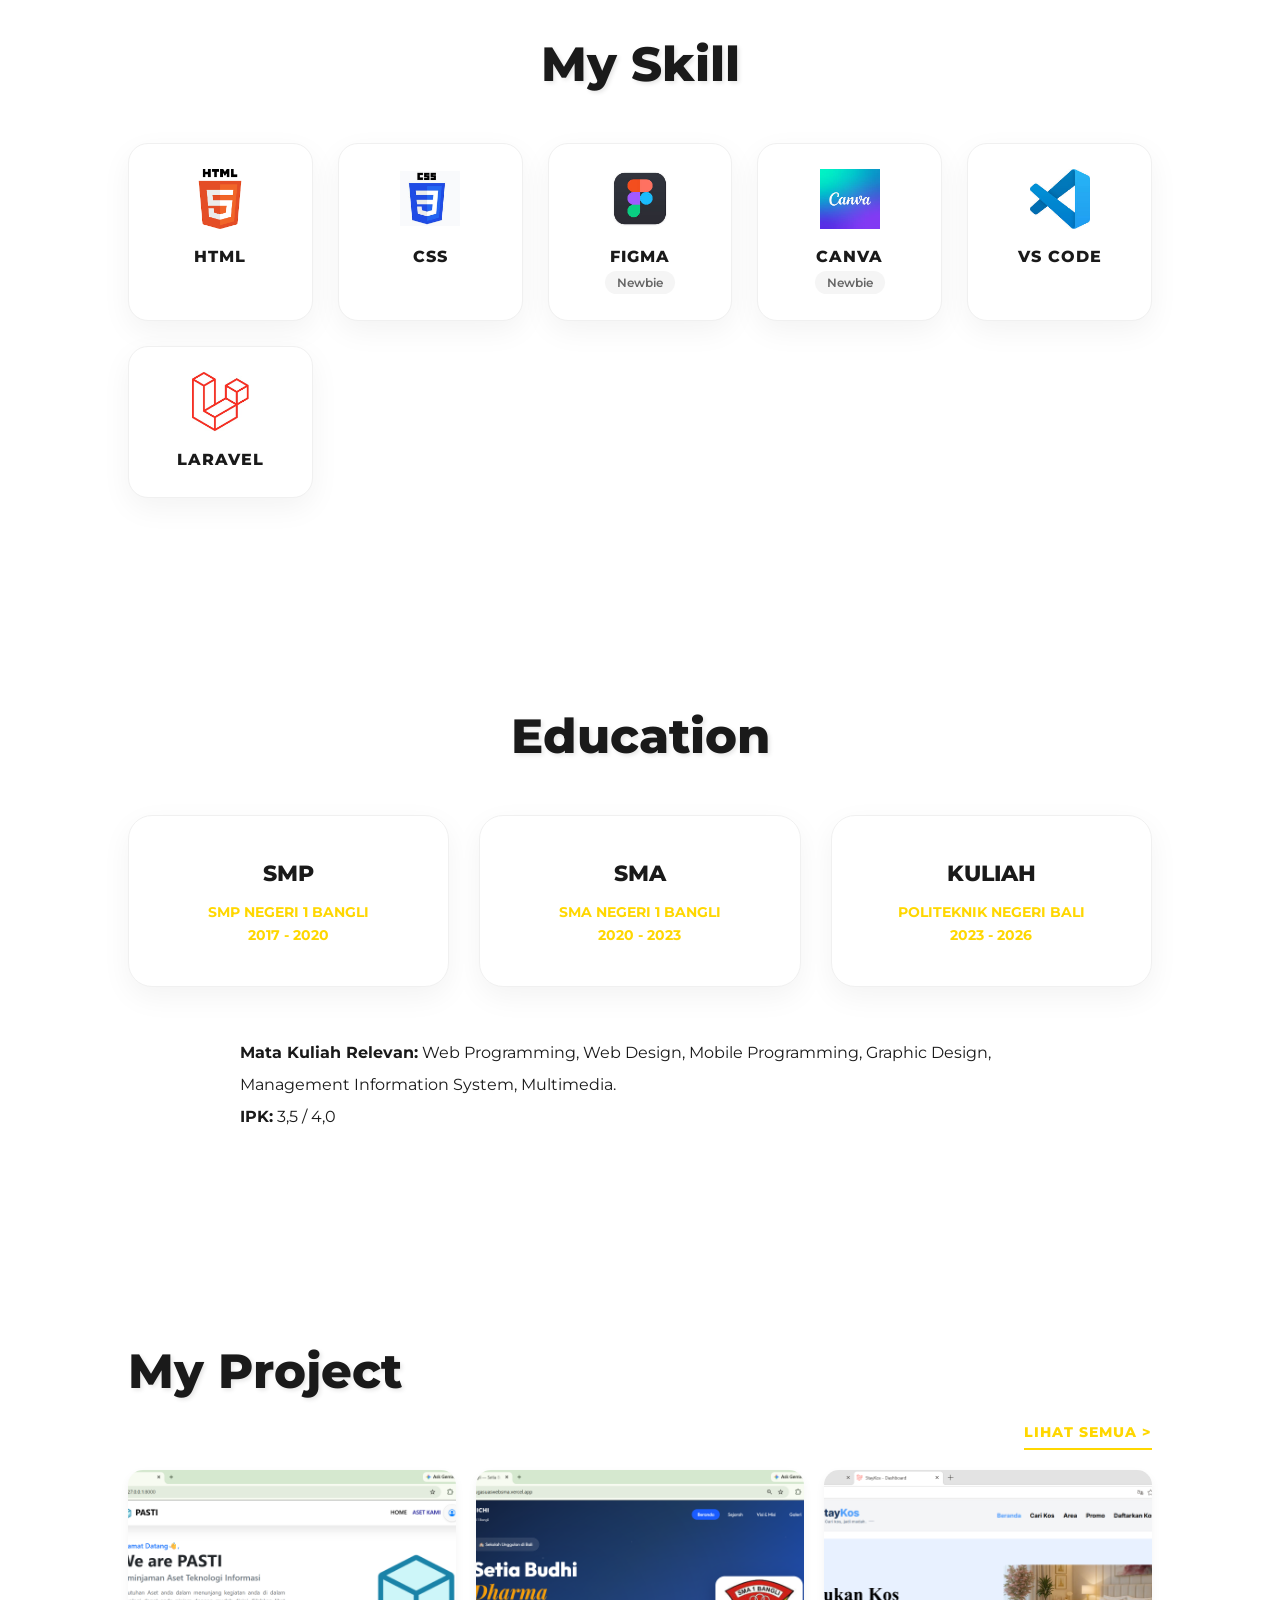
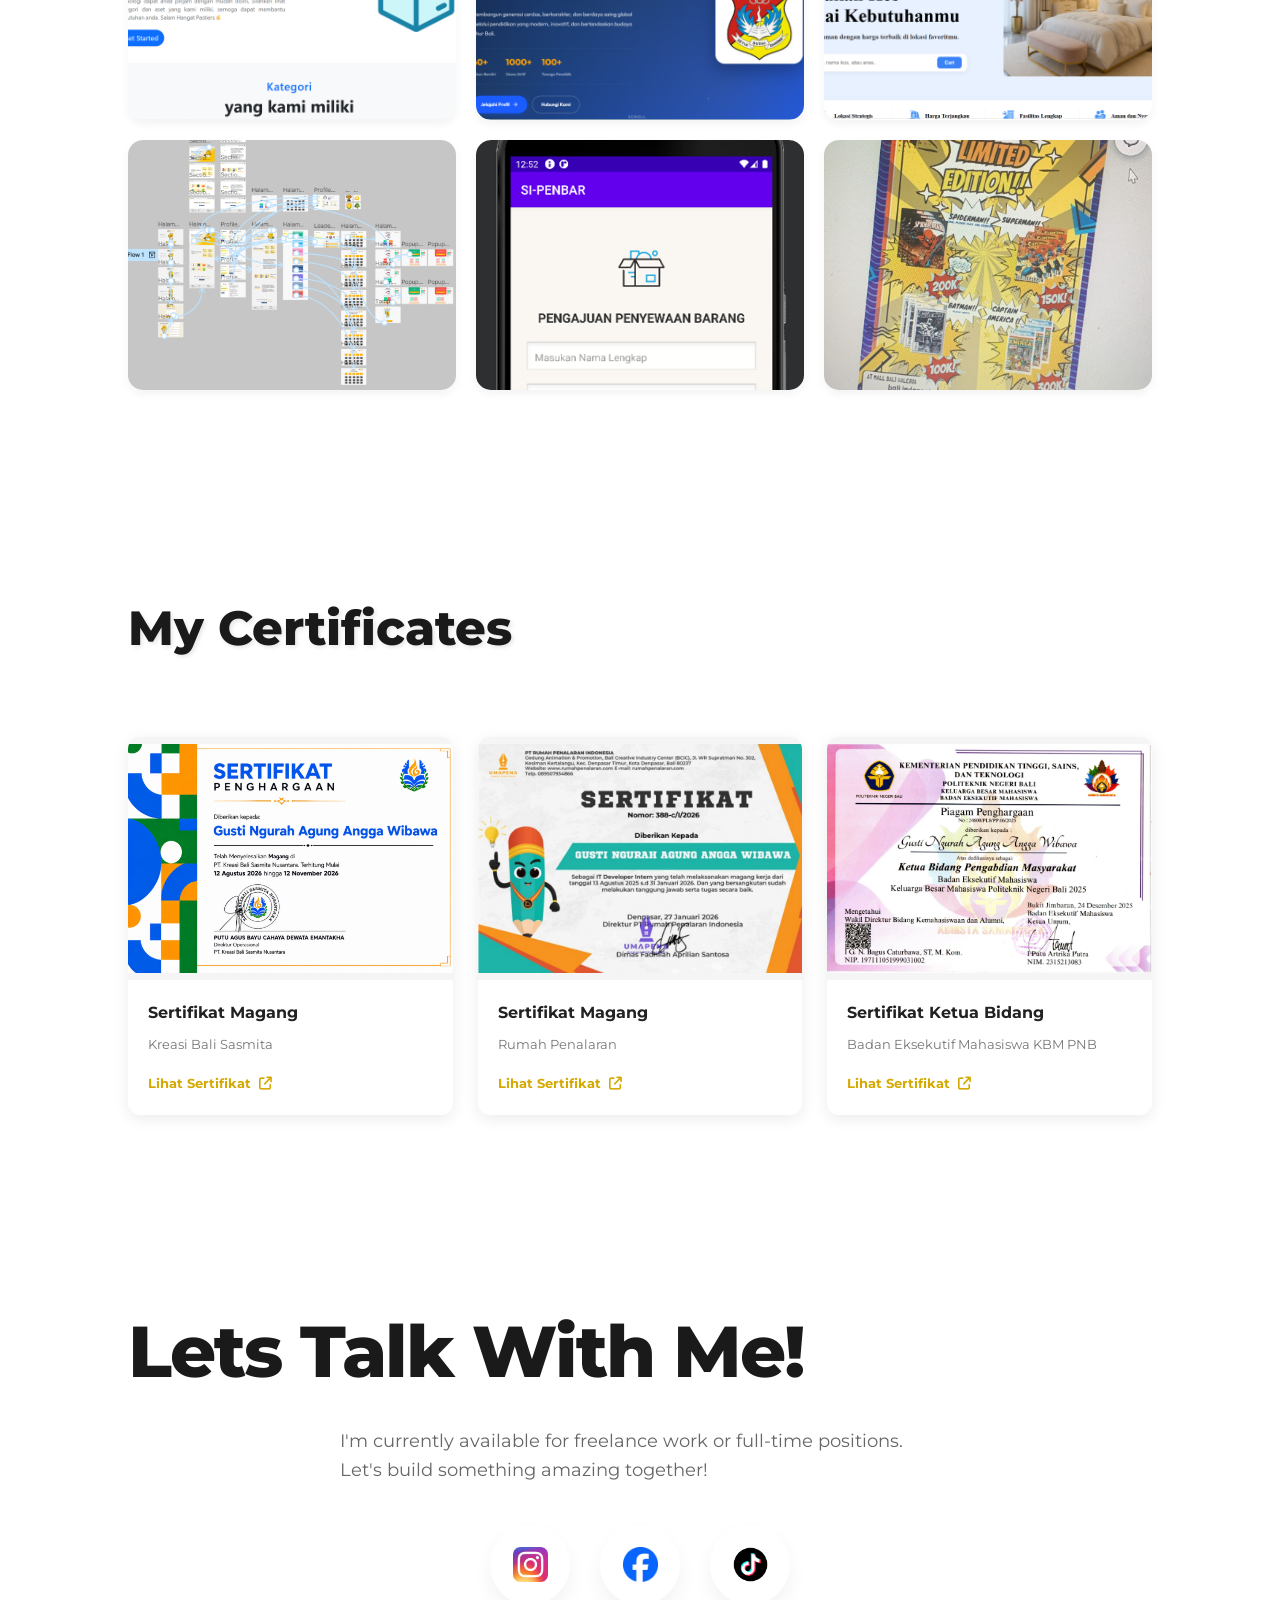
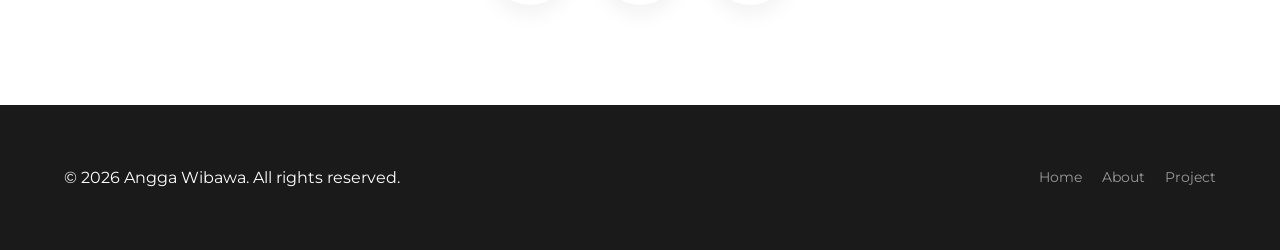
==== commit 32d0e55f: "Add files via upload" ====
--- a/index.html
+++ b/index.html
@@ -8,6 +8,129 @@
     <link rel="stylesheet" href="style.css">
     <link href="https://fonts.googleapis.com/css2?family=Montserrat:wght@400;700;800&display=swap" rel="stylesheet">
     <link rel="stylesheet" href="https://cdnjs.cloudflare.com/ajax/libs/font-awesome/6.4.2/css/all.min.css">
+
+    <!-- CSS MY CERTIFICATES -->
+    <style>
+        /* MY CERTIFICATES SECTION */
+        .certificates-grid {
+            display: grid;
+            grid-template-columns: repeat(3, 1fr);
+            gap: 25px;
+            margin-top: 30px;
+        }
+
+        .certificate-card {
+            background: #fff;
+            border-radius: 12px;
+            overflow: hidden;
+            box-shadow: 0 4px 15px rgba(0, 0, 0, 0.08);
+            transition: transform 0.3s ease, box-shadow 0.3s ease;
+        }
+
+        .certificate-card:hover {
+            transform: translateY(-7px);
+            box-shadow: 0 8px 22px rgba(0, 0, 0, 0.12);
+        }
+
+        .certificate-image {
+            width: 100%;
+            aspect-ratio: 4 / 3;
+            overflow: hidden;
+            background: #f5f5f5;
+        }
+
+        .certificate-image img {
+            width: 100%;
+            height: 100%;
+            object-fit: contain;
+            display: block;
+            transition: transform 0.4s ease;
+        }
+
+        .certificate-card:hover .certificate-image img {
+            transform: scale(1.04);
+        }
+
+        .certificate-info {
+            padding: 20px;
+        }
+
+        .certificate-info h3 {
+            font-size: 16px;
+            font-weight: 700;
+            margin-bottom: 8px;
+            color: #222;
+        }
+
+        .certificate-info p {
+            font-size: 13px;
+            color: #777;
+            margin-bottom: 15px;
+        }
+
+        .certificate-link {
+            display: inline-flex;
+            align-items: center;
+            gap: 8px;
+            color: #d6a900;
+            font-size: 13px;
+            font-weight: 700;
+            text-decoration: none;
+            transition: color 0.3s ease;
+        }
+
+        .certificate-link:hover {
+            color: #b58e00;
+        }
+
+        /* DARK MODE */
+        body.dark-mode .certificate-card {
+            background: #252525;
+            box-shadow: 0 4px 15px rgba(0, 0, 0, 0.25);
+        }
+
+        body.dark-mode .certificate-info h3 {
+            color: #fff;
+        }
+
+        body.dark-mode .certificate-info p {
+            color: #bbb;
+        }
+
+        body.dark-mode .certificate-image {
+            background: #303030;
+        }
+
+        body.dark-mode .certificate-link {
+            color: #ffcf33;
+        }
+
+        body.dark-mode .certificate-link:hover {
+            color: #ffe17a;
+        }
+
+        /* RESPONSIVE */
+        @media (max-width: 992px) {
+            .certificates-grid {
+                grid-template-columns: repeat(2, 1fr);
+            }
+        }
+
+        @media (max-width: 600px) {
+            .certificates-grid {
+                grid-template-columns: 1fr;
+                gap: 20px;
+            }
+
+            .certificate-info {
+                padding: 16px;
+            }
+
+            .certificate-info h3 {
+                font-size: 15px;
+            }
+        }
+    </style>
 </head>
 
 <body>
@@ -32,6 +155,7 @@
         </nav>
     </header>
 
+    <!-- HOME SECTION -->
     <section id="home" class="section-container hero-section">
         <div class="hero-content">
             <div class="hero-text">
@@ -52,6 +176,7 @@
         </div>
     </section>
 
+    <!-- ABOUT SECTION -->
     <section id="about" class="section-container">
         <div class="about-content">
             <div class="about-image">
@@ -77,6 +202,7 @@
         </div>
     </section>
 
+    <!-- SKILLS SECTION -->
     <section id="skills" class="section-container bg-light">
         <h2 class="section-title">My Skill</h2>
         <div class="skills-grid">
@@ -113,6 +239,7 @@
         </div>
     </section>
 
+    <!-- EDUCATION SECTION -->
     <section class="section-container">
         <h2 class="section-title">Education</h2>
         <div class="education-row">
@@ -139,6 +266,7 @@
         </div>
     </section>
 
+    <!-- PROJECT SECTION -->
     <section id="project" class="section-container bg-light">
         <div class="project-header">
             <h2 class="section-title">My Project</h2>
@@ -158,7 +286,57 @@
         </div>
     </section>
 
-
+    <!-- MY CERTIFICATES SECTION (BARU) -->
+    <section id="certificates" class="section-container">
+        <div class="project-header">
+            <h2 class="section-title">My Certificates</h2>
+        </div>
+
+        <div class="certificates-grid">
+
+            <div class="certificate-card">
+                <div class="certificate-image">
+                    <img src="sertifkbs.jpg" alt="Sertifikat 1">
+                </div>
+                <div class="certificate-info">
+                    <h3>Sertifikat Magang</h3>
+                    <p>Kreasi Bali Sasmita</p>
+                    <a href="sertifkbs.jpg" target="_blank" class="certificate-link">
+                        Lihat Sertifikat <i class="fas fa-arrow-up-right-from-square"></i>
+                    </a>
+                </div>
+            </div>
+
+            <div class="certificate-card">
+                <div class="certificate-image">
+                    <img src="sertifrumahpenalaran.png" alt="Sertifikat 2">
+                </div>
+                <div class="certificate-info">
+                    <h3>Sertifikat Magang</h3>
+                    <p>Rumah Penalaran</p>
+                    <a href="sertifrumahpenalaran.png" target="_blank" class="certificate-link">
+                        Lihat Sertifikat <i class="fas fa-arrow-up-right-from-square"></i>
+                    </a>
+                </div>
+            </div>
+
+            <div class="certificate-card">
+                <div class="certificate-image">
+                    <img src="Ketua Bidang PENGMAS BEM.jpg" alt="Sertifikat 3">
+                </div>
+                <div class="certificate-info">
+                    <h3>Sertifikat Ketua Bidang</h3>
+                    <p>Badan Eksekutif Mahasiswa KBM PNB</p>
+                    <a href="Ketua Bidang PENGMAS BEM.jpg" target="_blank" class="certificate-link">
+                        Lihat Sertifikat <i class="fas fa-arrow-up-right-from-square"></i>
+                    </a>
+                </div>
+            </div>
+
+        </div>
+    </section>
+
+    <!-- CONTACT SECTION -->
     <section id="contact" class="section-container contact-section">
         <h2>Lets Talk With Me!</h2>
         <p class="contact-subtitle">I'm currently available for freelance work or full-time positions. Let's build
@@ -172,6 +350,7 @@
         </div>
     </section>
 
+    <!-- FOOTER -->
     <footer>
         <div class="footer-content">
             <p>&copy; 2026 Angga Wibawa. All rights reserved.</p>
@@ -183,6 +362,7 @@
         </div>
     </footer>
 
+    <!-- JAVASCRIPT -->
     <script>
         const menuToggle = document.getElementById('menu-toggle');
         const navLinks = document.getElementById('nav-links');
@@ -229,6 +409,7 @@
             }
         });
     </script>
+
 </body>
 
 </html>
--- a/style.css
+++ b/style.css
@@ -616,4 +616,144 @@
         max-width: 350px;
         order: -1;
     }
+}
+
+
+/* ========================================
+   MY CERTIFICATES SECTION
+======================================== */
+
+.certificates-grid {
+    display: grid;
+    grid-template-columns: repeat(3, 1fr);
+    gap: 25px;
+    margin-top: 30px;
+}
+
+/* Certificate Card */
+.certificate-card {
+    background: #fff;
+    border-radius: 12px;
+    overflow: hidden;
+    box-shadow: 0 4px 15px rgba(0, 0, 0, 0.08);
+    transition: transform 0.3s ease, box-shadow 0.3s ease;
+}
+
+.certificate-card:hover {
+    transform: translateY(-7px);
+    box-shadow: 0 8px 22px rgba(0, 0, 0, 0.12);
+}
+
+/* Certificate Image */
+.certificate-image {
+    width: 100%;
+    aspect-ratio: 4 / 3;
+    overflow: hidden;
+    background: #f5f5f5;
+}
+
+.certificate-image img {
+    width: 100%;
+    height: 100%;
+    object-fit: contain;
+    display: block;
+    transition: transform 0.4s ease;
+}
+
+.certificate-card:hover .certificate-image img {
+    transform: scale(1.04);
+}
+
+/* Certificate Information */
+.certificate-info {
+    padding: 20px;
+}
+
+.certificate-info h3 {
+    font-family: 'Montserrat', sans-serif;
+    font-size: 16px;
+    font-weight: 700;
+    margin-bottom: 8px;
+    color: #222;
+}
+
+.certificate-info p {
+    font-family: 'Montserrat', sans-serif;
+    font-size: 13px;
+    color: #777;
+    margin-bottom: 15px;
+}
+
+/* View Certificate Button */
+.certificate-link {
+    display: inline-flex;
+    align-items: center;
+    gap: 8px;
+    color: #d6a900;
+    font-size: 13px;
+    font-weight: 700;
+    text-decoration: none;
+    transition: color 0.3s ease;
+}
+
+.certificate-link:hover {
+    color: #b58e00;
+}
+
+/* ========================================
+   DARK MODE
+======================================== */
+
+body.dark-mode .certificate-card {
+    background: #252525;
+    box-shadow: 0 4px 15px rgba(0, 0, 0, 0.25);
+}
+
+body.dark-mode .certificate-info h3 {
+    color: #fff;
+}
+
+body.dark-mode .certificate-info p {
+    color: #bbb;
+}
+
+body.dark-mode .certificate-image {
+    background: #303030;
+}
+
+body.dark-mode .certificate-link {
+    color: #ffcf33;
+}
+
+body.dark-mode .certificate-link:hover {
+    color: #ffe17a;
+}
+
+/* ========================================
+   RESPONSIVE TABLET
+======================================== */
+
+@media (max-width: 992px) {
+    .certificates-grid {
+        grid-template-columns: repeat(2, 1fr);
+    }
+}
+
+/* ========================================
+   RESPONSIVE MOBILE
+======================================== */
+
+@media (max-width: 600px) {
+    .certificates-grid {
+        grid-template-columns: 1fr;
+        gap: 20px;
+    }
+
+    .certificate-info {
+        padding: 16px;
+    }
+
+    .certificate-info h3 {
+        font-size: 15px;
+    }
 }
